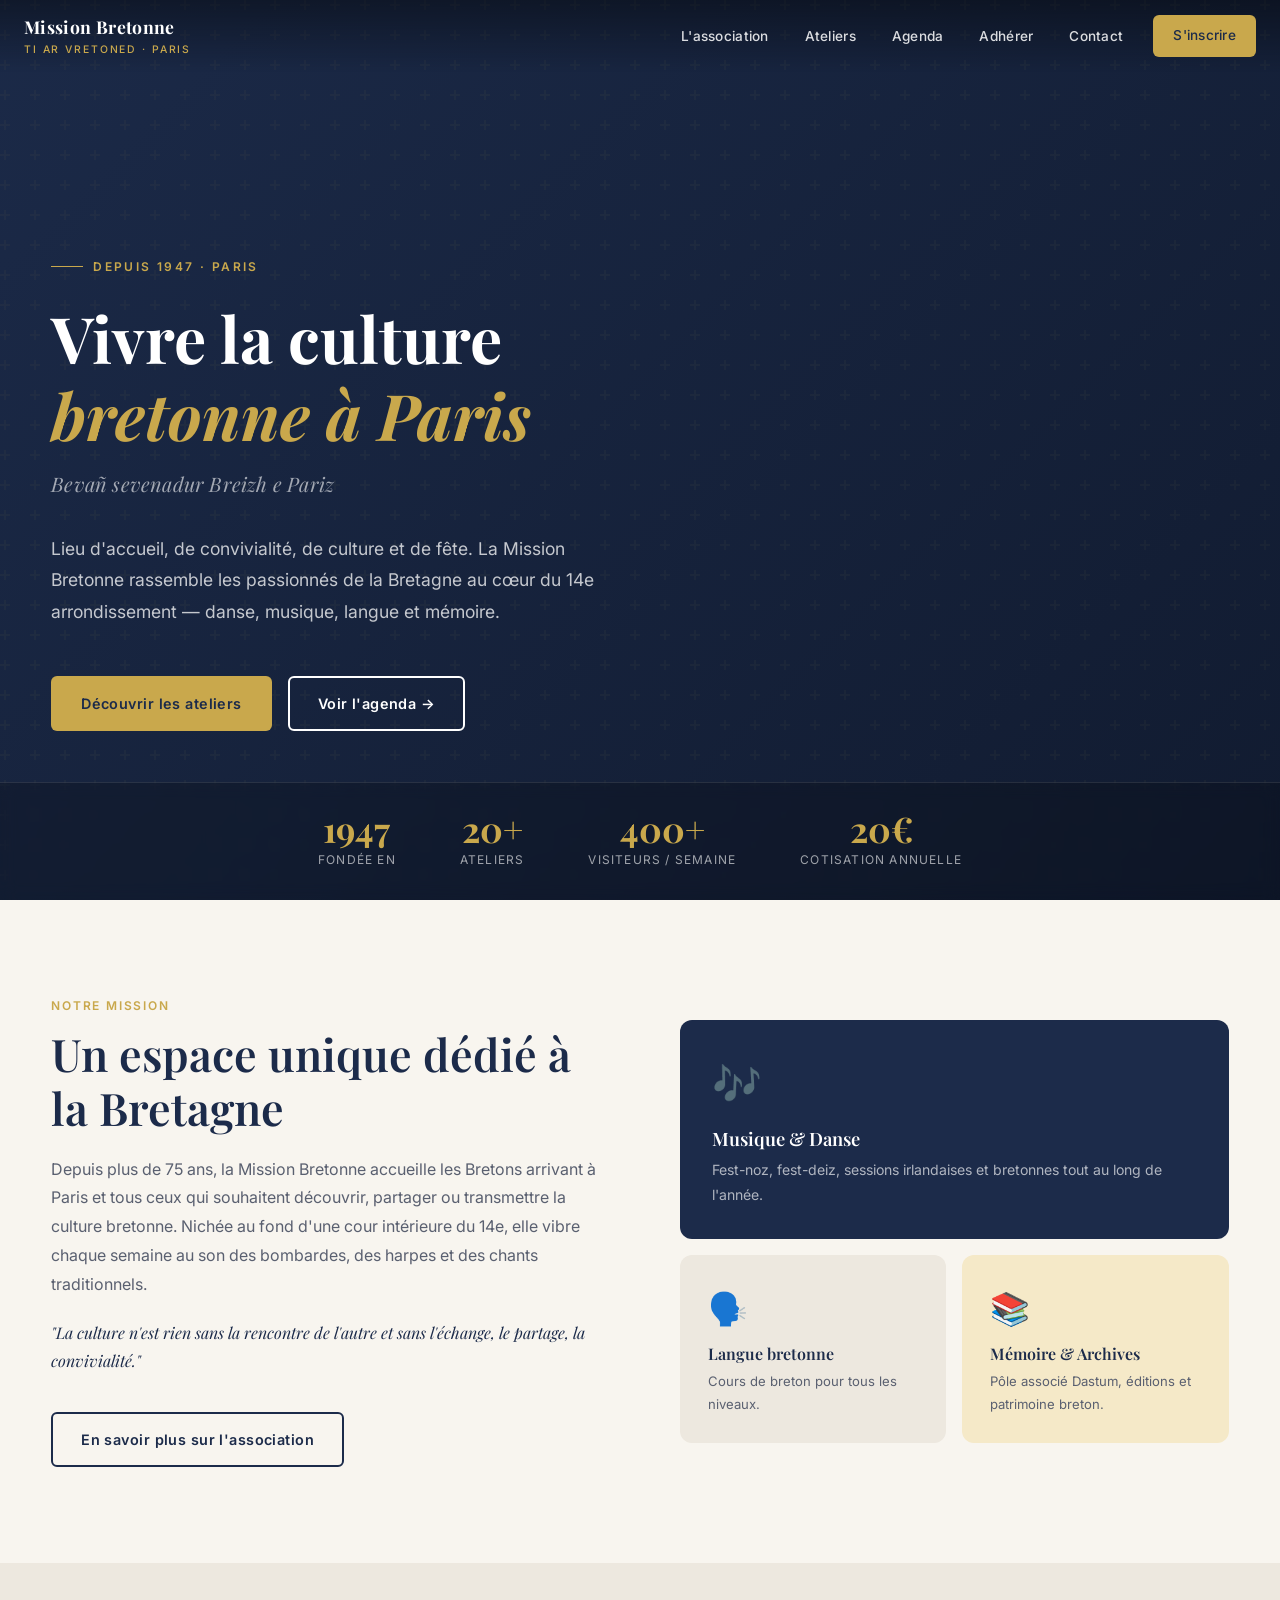
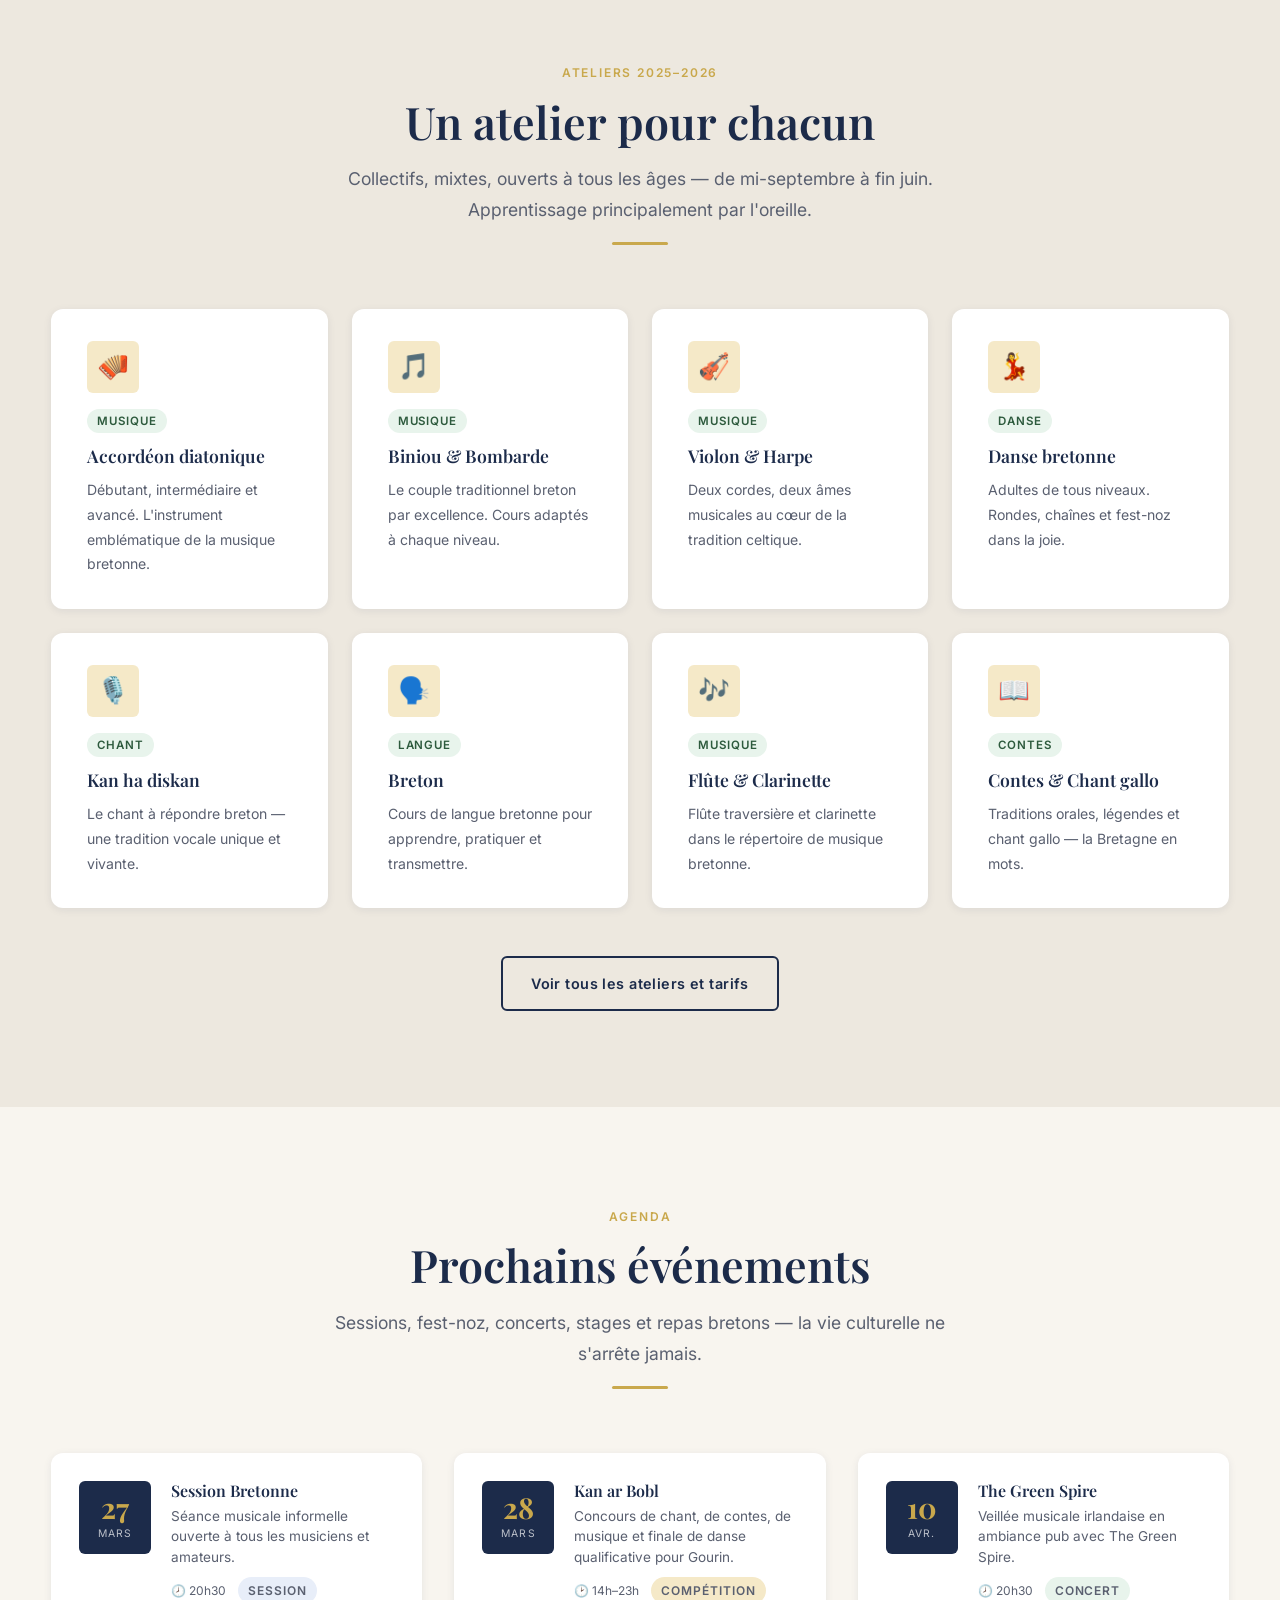
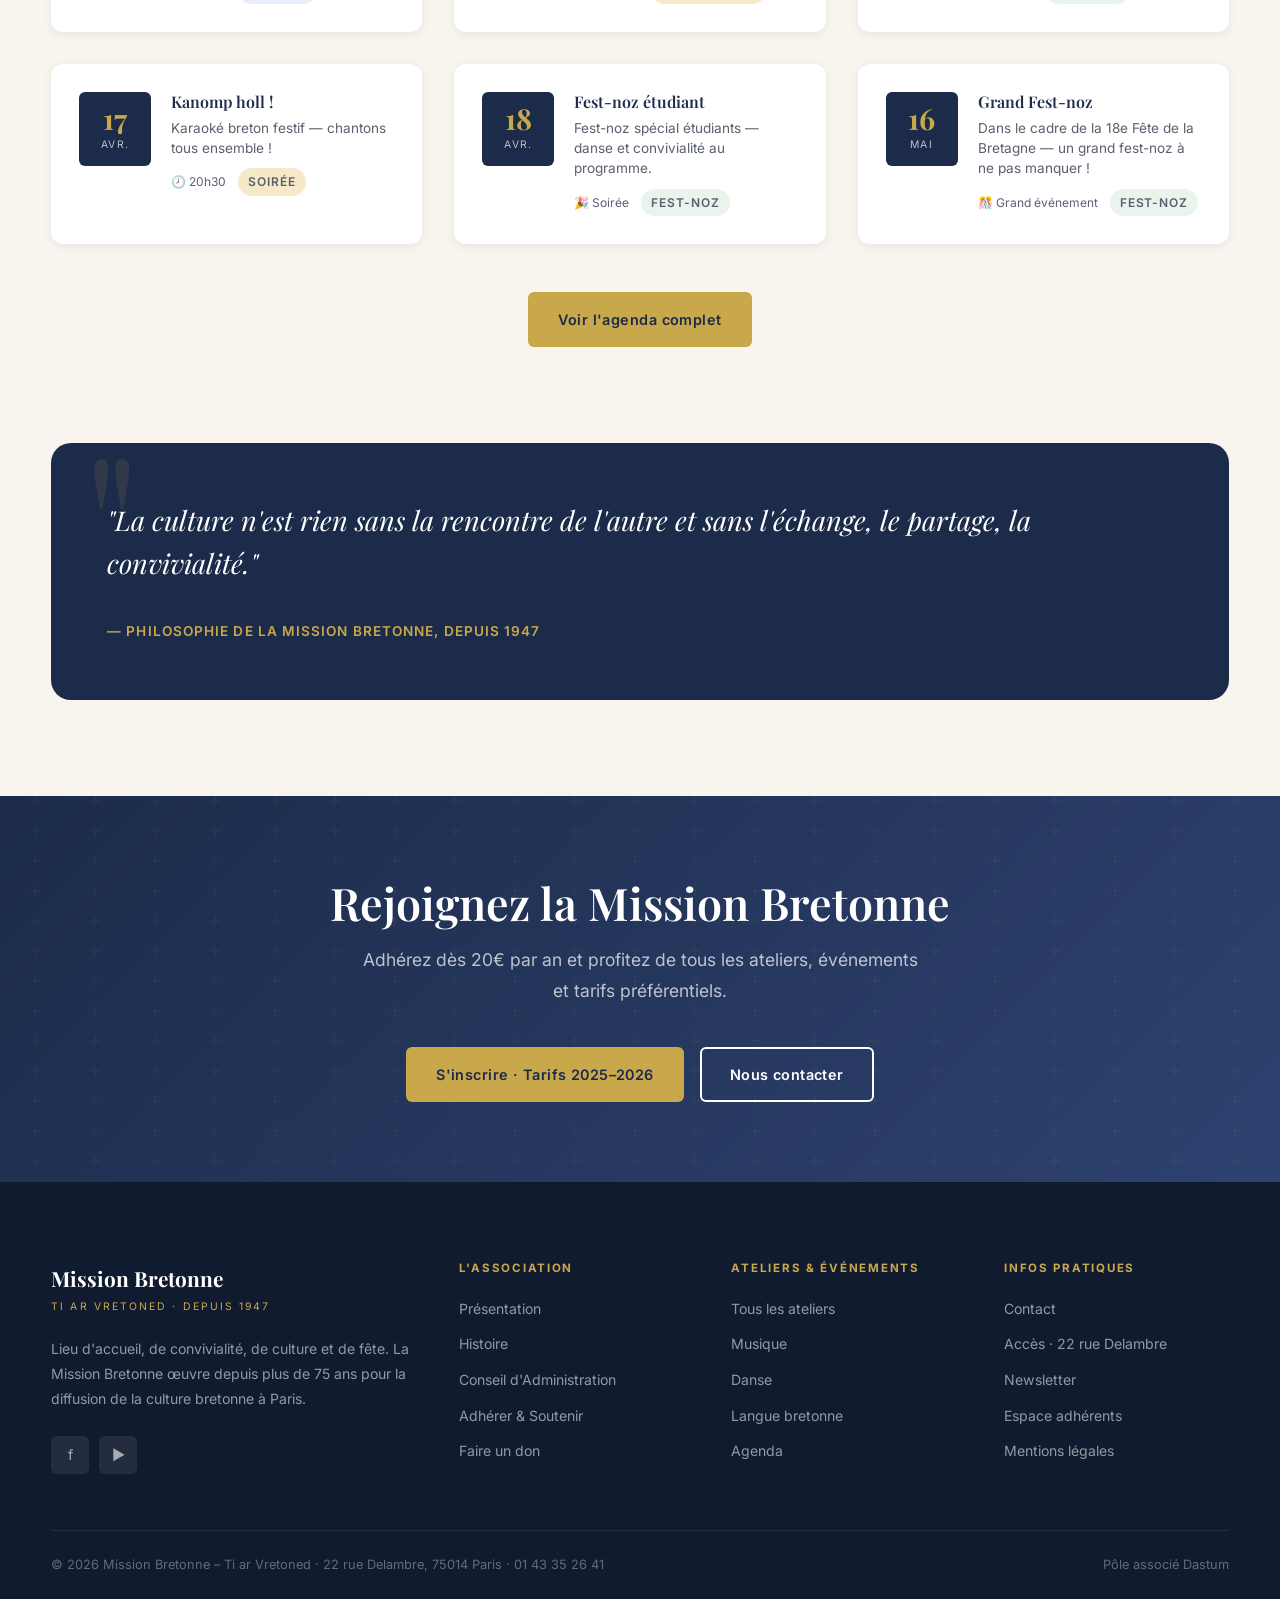
==== index.html @ baf466d3 "Ajout du site Mission Bretonne redesigné Site complet 6 pages (index, présentation, ateliers, agenda" ====
<!DOCTYPE html>
<html lang="fr">
<head>
  <meta charset="UTF-8" />
  <meta name="viewport" content="width=device-width, initial-scale=1.0" />
  <title>Mission Bretonne — Ti ar Vretoned · Vivre la culture bretonne à Paris</title>
  <link rel="stylesheet" href="style.css" />
</head>
<body>

  <!-- NAV -->
  <nav class="navbar" id="navbar">
    <a href="index.html" class="nav-logo">
      <span class="brand">Mission Bretonne</span>
      <span class="brand-sub">Ti ar Vretoned · Paris</span>
    </a>
    <ul class="nav-links">
      <li><a href="presentation.html">L'association</a></li>
      <li><a href="ateliers.html">Ateliers</a></li>
      <li><a href="agenda.html">Agenda</a></li>
      <li><a href="adhesion.html">Adhérer</a></li>
      <li><a href="contact.html">Contact</a></li>
      <li><a href="adhesion.html" class="btn btn-primary nav-cta" style="margin-left:8px">S'inscrire</a></li>
    </ul>
    <div class="hamburger" id="hamburger" onclick="toggleMenu()">
      <span></span><span></span><span></span>
    </div>
  </nav>

  <!-- HERO -->
  <section class="hero">
    <div class="hero-bg"></div>
    <div class="hero-pattern"></div>
    <div class="container">
      <div class="hero-content">
        <div class="hero-eyebrow">Depuis 1947 · Paris</div>
        <h1>Vivre la culture<br><em>bretonne à Paris</em></h1>
        <p class="hero-tagline">Bevañ sevenadur Breizh e Pariz</p>
        <p class="hero-desc">
          Lieu d'accueil, de convivialité, de culture et de fête. La Mission Bretonne rassemble
          les passionnés de la Bretagne au cœur du 14e arrondissement — danse, musique,
          langue et mémoire.
        </p>
        <div class="hero-actions">
          <a href="ateliers.html" class="btn btn-primary">Découvrir les ateliers</a>
          <a href="agenda.html" class="btn btn-outline">Voir l'agenda →</a>
        </div>
      </div>
    </div>
    <div class="hero-stats">
      <div class="container">
        <div class="stat-item">
          <span class="stat-num">1947</span>
          <span class="stat-label">Fondée en</span>
        </div>
        <div class="stat-item">
          <span class="stat-num">20+</span>
          <span class="stat-label">Ateliers</span>
        </div>
        <div class="stat-item">
          <span class="stat-num">400+</span>
          <span class="stat-label">Visiteurs / semaine</span>
        </div>
        <div class="stat-item">
          <span class="stat-num">20€</span>
          <span class="stat-label">Cotisation annuelle</span>
        </div>
      </div>
    </div>
  </section>

  <!-- INTRO -->
  <section class="section">
    <div class="container">
      <div style="display:grid;grid-template-columns:1fr 1fr;gap:80px;align-items:center">
        <div>
          <span class="eyebrow" style="color:var(--gold);font-size:.75rem;font-weight:600;letter-spacing:.15em;text-transform:uppercase;display:block;margin-bottom:12px">Notre mission</span>
          <h2 style="color:var(--navy);margin-bottom:20px">Un espace unique dédié à la Bretagne</h2>
          <p style="color:var(--text-light);margin-bottom:20px;line-height:1.8">
            Depuis plus de 75 ans, la Mission Bretonne accueille les Bretons arrivant à Paris et
            tous ceux qui souhaitent découvrir, partager ou transmettre la culture bretonne.
            Nichée au fond d'une cour intérieure du 14e, elle vibre chaque semaine au son des
            bombardes, des harpes et des chants traditionnels.
          </p>
          <p style="color:var(--text-light);margin-bottom:36px;line-height:1.8">
            <em style="font-family:var(--font-serif);color:var(--navy)">"La culture n'est rien sans la rencontre de l'autre et sans l'échange, le partage, la convivialité."</em>
          </p>
          <a href="presentation.html" class="btn btn-outline-dark">En savoir plus sur l'association</a>
        </div>
        <div style="display:grid;grid-template-columns:1fr 1fr;gap:16px">
          <div style="background:var(--navy);border-radius:var(--radius-md);padding:32px;color:white;grid-column:1/-1">
            <div style="font-size:2.5rem;margin-bottom:12px">🎶</div>
            <h3 style="color:white;margin-bottom:8px;font-size:1.15rem">Musique & Danse</h3>
            <p style="color:rgba(255,255,255,.65);font-size:.88rem">Fest-noz, fest-deiz, sessions irlandaises et bretonnes tout au long de l'année.</p>
          </div>
          <div style="background:var(--cream-dark);border-radius:var(--radius-md);padding:28px">
            <div style="font-size:2rem;margin-bottom:10px">🗣️</div>
            <h3 style="color:var(--navy);margin-bottom:6px;font-size:1rem">Langue bretonne</h3>
            <p style="color:var(--text-light);font-size:.82rem">Cours de breton pour tous les niveaux.</p>
          </div>
          <div style="background:var(--gold-pale);border-radius:var(--radius-md);padding:28px">
            <div style="font-size:2rem;margin-bottom:10px">📚</div>
            <h3 style="color:var(--navy);margin-bottom:6px;font-size:1rem">Mémoire & Archives</h3>
            <p style="color:var(--text-light);font-size:.82rem">Pôle associé Dastum, éditions et patrimoine breton.</p>
          </div>
        </div>
      </div>
    </div>
  </section>

  <!-- ATELIERS HIGHLIGHTS -->
  <section class="section section--cream">
    <div class="container">
      <div class="section-header">
        <span class="eyebrow">Ateliers 2025–2026</span>
        <h2>Un atelier pour chacun</h2>
        <p>Collectifs, mixtes, ouverts à tous les âges — de mi-septembre à fin juin. Apprentissage principalement par l'oreille.</p>
        <div class="divider"></div>
      </div>
      <div class="grid-4">
        <div class="workshop-card">
          <div class="workshop-icon">🪗</div>
          <span class="workshop-tag">Musique</span>
          <h3>Accordéon diatonique</h3>
          <p>Débutant, intermédiaire et avancé. L'instrument emblématique de la musique bretonne.</p>
        </div>
        <div class="workshop-card">
          <div class="workshop-icon">🎵</div>
          <span class="workshop-tag">Musique</span>
          <h3>Biniou & Bombarde</h3>
          <p>Le couple traditionnel breton par excellence. Cours adaptés à chaque niveau.</p>
        </div>
        <div class="workshop-card">
          <div class="workshop-icon">🎻</div>
          <span class="workshop-tag">Musique</span>
          <h3>Violon & Harpe</h3>
          <p>Deux cordes, deux âmes musicales au cœur de la tradition celtique.</p>
        </div>
        <div class="workshop-card">
          <div class="workshop-icon">💃</div>
          <span class="workshop-tag">Danse</span>
          <h3>Danse bretonne</h3>
          <p>Adultes de tous niveaux. Rondes, chaînes et fest-noz dans la joie.</p>
        </div>
        <div class="workshop-card">
          <div class="workshop-icon">🎙️</div>
          <span class="workshop-tag">Chant</span>
          <h3>Kan ha diskan</h3>
          <p>Le chant à répondre breton — une tradition vocale unique et vivante.</p>
        </div>
        <div class="workshop-card">
          <div class="workshop-icon">🗣️</div>
          <span class="workshop-tag">Langue</span>
          <h3>Breton</h3>
          <p>Cours de langue bretonne pour apprendre, pratiquer et transmettre.</p>
        </div>
        <div class="workshop-card">
          <div class="workshop-icon">🎶</div>
          <span class="workshop-tag">Musique</span>
          <h3>Flûte & Clarinette</h3>
          <p>Flûte traversière et clarinette dans le répertoire de musique bretonne.</p>
        </div>
        <div class="workshop-card">
          <div class="workshop-icon">📖</div>
          <span class="workshop-tag">Contes</span>
          <h3>Contes & Chant gallo</h3>
          <p>Traditions orales, légendes et chant gallo — la Bretagne en mots.</p>
        </div>
      </div>
      <div style="text-align:center;margin-top:48px">
        <a href="ateliers.html" class="btn btn-outline-dark">Voir tous les ateliers et tarifs</a>
      </div>
    </div>
  </section>

  <!-- AGENDA PREVIEW -->
  <section class="section">
    <div class="container">
      <div class="section-header">
        <span class="eyebrow">Agenda</span>
        <h2>Prochains événements</h2>
        <p>Sessions, fest-noz, concerts, stages et repas bretons — la vie culturelle ne s'arrête jamais.</p>
        <div class="divider"></div>
      </div>
      <div class="grid-3" style="margin-bottom:48px">
        <div class="event-card">
          <div class="event-date">
            <div class="day">27</div>
            <div class="month">Mars</div>
          </div>
          <div class="event-info">
            <h3>Session Bretonne</h3>
            <p>Séance musicale informelle ouverte à tous les musiciens et amateurs.</p>
            <div class="event-meta">
              <span>🕗 20h30</span>
              <span class="tag tag-blue">Session</span>
            </div>
          </div>
        </div>
        <div class="event-card">
          <div class="event-date">
            <div class="day">28</div>
            <div class="month">Mars</div>
          </div>
          <div class="event-info">
            <h3>Kan ar Bobl</h3>
            <p>Concours de chant, de contes, de musique et finale de danse qualificative pour Gourin.</p>
            <div class="event-meta">
              <span>🕑 14h–23h</span>
              <span class="tag tag-gold">Compétition</span>
            </div>
          </div>
        </div>
        <div class="event-card">
          <div class="event-date">
            <div class="day">10</div>
            <div class="month">Avr.</div>
          </div>
          <div class="event-info">
            <h3>The Green Spire</h3>
            <p>Veillée musicale irlandaise en ambiance pub avec The Green Spire.</p>
            <div class="event-meta">
              <span>🕗 20h30</span>
              <span class="tag tag-green">Concert</span>
            </div>
          </div>
        </div>
        <div class="event-card">
          <div class="event-date">
            <div class="day">17</div>
            <div class="month">Avr.</div>
          </div>
          <div class="event-info">
            <h3>Kanomp holl !</h3>
            <p>Karaoké breton festif — chantons tous ensemble !</p>
            <div class="event-meta">
              <span>🕗 20h30</span>
              <span class="tag tag-gold">Soirée</span>
            </div>
          </div>
        </div>
        <div class="event-card">
          <div class="event-date">
            <div class="day">18</div>
            <div class="month">Avr.</div>
          </div>
          <div class="event-info">
            <h3>Fest-noz étudiant</h3>
            <p>Fest-noz spécial étudiants — danse et convivialité au programme.</p>
            <div class="event-meta">
              <span>🎉 Soirée</span>
              <span class="tag tag-green">Fest-noz</span>
            </div>
          </div>
        </div>
        <div class="event-card">
          <div class="event-date">
            <div class="day">16</div>
            <div class="month">Mai</div>
          </div>
          <div class="event-info">
            <h3>Grand Fest-noz</h3>
            <p>Dans le cadre de la 18e Fête de la Bretagne — un grand fest-noz à ne pas manquer !</p>
            <div class="event-meta">
              <span>🎊 Grand événement</span>
              <span class="tag tag-green">Fest-noz</span>
            </div>
          </div>
        </div>
      </div>
      <div style="text-align:center">
        <a href="agenda.html" class="btn btn-primary">Voir l'agenda complet</a>
      </div>
    </div>
  </section>

  <!-- QUOTE -->
  <section class="section--sm" style="padding:0 0 96px">
    <div class="container">
      <div class="quote-block">
        <p class="quote-text">
          "La culture n'est rien sans la rencontre de l'autre et sans l'échange, le partage, la convivialité."
        </p>
        <span class="quote-author">— Philosophie de la Mission Bretonne, depuis 1947</span>
      </div>
    </div>
  </section>

  <!-- CTA BANNIÈRE -->
  <div class="banner-cta">
    <div class="container">
      <h2>Rejoignez la Mission Bretonne</h2>
      <p>Adhérez dès 20€ par an et profitez de tous les ateliers, événements et tarifs préférentiels.</p>
      <div class="actions">
        <a href="adhesion.html" class="btn btn-primary">S'inscrire · Tarifs 2025–2026</a>
        <a href="contact.html" class="btn btn-outline">Nous contacter</a>
      </div>
    </div>
  </div>

  <!-- FOOTER -->
  <footer class="footer">
    <div class="container">
      <div class="footer-grid">
        <div class="footer-brand">
          <span class="brand">Mission Bretonne</span>
          <span class="brand-sub">Ti ar Vretoned · Depuis 1947</span>
          <p>Lieu d'accueil, de convivialité, de culture et de fête. La Mission Bretonne œuvre depuis plus de 75 ans pour la diffusion de la culture bretonne à Paris.</p>
          <div class="social-links">
            <a href="#" class="social-link" title="Facebook">f</a>
            <a href="#" class="social-link" title="YouTube">▶</a>
          </div>
        </div>
        <div class="footer-col">
          <h4>L'association</h4>
          <ul>
            <li><a href="presentation.html">Présentation</a></li>
            <li><a href="presentation.html#histoire">Histoire</a></li>
            <li><a href="presentation.html#ca">Conseil d'Administration</a></li>
            <li><a href="adhesion.html">Adhérer & Soutenir</a></li>
            <li><a href="adhesion.html#don">Faire un don</a></li>
          </ul>
        </div>
        <div class="footer-col">
          <h4>Ateliers & Événements</h4>
          <ul>
            <li><a href="ateliers.html">Tous les ateliers</a></li>
            <li><a href="ateliers.html#musique">Musique</a></li>
            <li><a href="ateliers.html#danse">Danse</a></li>
            <li><a href="ateliers.html#langue">Langue bretonne</a></li>
            <li><a href="agenda.html">Agenda</a></li>
          </ul>
        </div>
        <div class="footer-col">
          <h4>Infos pratiques</h4>
          <ul>
            <li><a href="contact.html">Contact</a></li>
            <li><a href="contact.html#acces">Accès · 22 rue Delambre</a></li>
            <li><a href="contact.html">Newsletter</a></li>
            <li><a href="#">Espace adhérents</a></li>
            <li><a href="#">Mentions légales</a></li>
          </ul>
        </div>
      </div>
      <div class="footer-bottom">
        <span>© 2026 Mission Bretonne – Ti ar Vretoned · 22 rue Delambre, 75014 Paris · 01 43 35 26 41</span>
        <span>Pôle associé <a href="#">Dastum</a></span>
      </div>
    </div>
  </footer>

  <script>
    // Navbar scroll
    const nav = document.getElementById('navbar');
    window.addEventListener('scroll', () => {
      nav.classList.toggle('scrolled', window.scrollY > 40);
    });
    // Mobile menu
    function toggleMenu() {
      document.body.classList.toggle('nav-mobile-open');
    }
  </script>
</body>
</html>
---- style.css ----
/* ====================================================
   MISSION BRETONNE — Ti ar Vretoned
   Design System
   ==================================================== */

@import url('https://fonts.googleapis.com/css2?family=Playfair+Display:ital,wght@0,400;0,600;0,700;1,400&family=Inter:wght@300;400;500;600&display=swap');

/* ---- Custom Properties ---- */
:root {
  --navy:       #1C2B4A;
  --navy-dark:  #111B30;
  --navy-light: #2E4270;
  --gold:       #C9A84C;
  --gold-light: #E8C96A;
  --gold-pale:  #F5E9C8;
  --green:      #2D5A3D;
  --cream:      #F8F5EF;
  --cream-dark: #EDE8DF;
  --white:      #FFFFFF;
  --text:       #1C1C2E;
  --text-light: #5A6070;
  --border:     #D8D2C5;

  --font-serif: 'Playfair Display', Georgia, serif;
  --font-sans:  'Inter', system-ui, sans-serif;

  --radius-sm:  6px;
  --radius-md:  12px;
  --radius-lg:  20px;
  --shadow-sm:  0 2px 8px rgba(28,43,74,.08);
  --shadow-md:  0 8px 32px rgba(28,43,74,.12);
  --shadow-lg:  0 20px 60px rgba(28,43,74,.18);

  --transition: 0.3s cubic-bezier(0.4, 0, 0.2, 1);
}

/* ---- Reset ---- */
*, *::before, *::after { box-sizing: border-box; margin: 0; padding: 0; }
html { scroll-behavior: smooth; font-size: 16px; }
body {
  font-family: var(--font-sans);
  color: var(--text);
  background: var(--cream);
  line-height: 1.6;
  -webkit-font-smoothing: antialiased;
}
img { max-width: 100%; display: block; }
a { text-decoration: none; color: inherit; }
ul { list-style: none; }

/* ---- Typography ---- */
h1, h2, h3, h4 { font-family: var(--font-serif); line-height: 1.2; }
h1 { font-size: clamp(2.4rem, 5vw, 4rem); font-weight: 700; }
h2 { font-size: clamp(1.8rem, 3.5vw, 2.8rem); font-weight: 600; }
h3 { font-size: clamp(1.2rem, 2.5vw, 1.6rem); font-weight: 600; }
h4 { font-size: 1.1rem; font-weight: 600; }
p { line-height: 1.75; }

/* ---- Layout ---- */
.container {
  width: min(1200px, 92%);
  margin-inline: auto;
}
.section {
  padding: 96px 0;
}
.section--sm { padding: 64px 0; }
.section--dark {
  background: var(--navy);
  color: var(--white);
}
.section--cream { background: var(--cream-dark); }

/* ---- Grid ---- */
.grid-2 { display: grid; grid-template-columns: repeat(2, 1fr); gap: 32px; }
.grid-3 { display: grid; grid-template-columns: repeat(3, 1fr); gap: 32px; }
.grid-4 { display: grid; grid-template-columns: repeat(4, 1fr); gap: 24px; }

/* ---- Section Header ---- */
.section-header { text-align: center; margin-bottom: 64px; }
.section-header .eyebrow {
  display: inline-block;
  font-size: 0.75rem;
  font-weight: 600;
  letter-spacing: 0.15em;
  text-transform: uppercase;
  color: var(--gold);
  margin-bottom: 12px;
}
.section-header h2 { color: var(--navy); margin-bottom: 16px; }
.section--dark .section-header h2 { color: var(--white); }
.section-header p {
  font-size: 1.1rem;
  color: var(--text-light);
  max-width: 620px;
  margin-inline: auto;
}
.section--dark .section-header p { color: rgba(255,255,255,.65); }
.divider {
  width: 56px; height: 3px;
  background: var(--gold);
  margin: 16px auto 0;
  border-radius: 2px;
}

/* ---- Buttons ---- */
.btn {
  display: inline-flex;
  align-items: center;
  gap: 8px;
  padding: 14px 28px;
  border-radius: var(--radius-sm);
  font-family: var(--font-sans);
  font-size: 0.9rem;
  font-weight: 600;
  letter-spacing: 0.03em;
  cursor: pointer;
  border: 2px solid transparent;
  transition: var(--transition);
}
.btn-primary {
  background: var(--gold);
  color: var(--navy);
}
.btn-primary:hover {
  background: var(--gold-light);
  transform: translateY(-2px);
  box-shadow: var(--shadow-md);
}
.btn-outline {
  background: transparent;
  border-color: var(--white);
  color: var(--white);
}
.btn-outline:hover {
  background: var(--white);
  color: var(--navy);
  transform: translateY(-2px);
}
.btn-outline-dark {
  background: transparent;
  border-color: var(--navy);
  color: var(--navy);
}
.btn-outline-dark:hover {
  background: var(--navy);
  color: var(--white);
  transform: translateY(-2px);
}
.btn-ghost {
  background: transparent;
  color: var(--gold);
  padding-left: 0;
  padding-right: 0;
  border-color: transparent;
}
.btn-ghost:hover { gap: 14px; }

/* ---- Nav ---- */
.navbar {
  position: fixed;
  top: 0; left: 0; right: 0;
  z-index: 100;
  padding: 0 24px;
  height: 72px;
  display: flex;
  align-items: center;
  justify-content: space-between;
  transition: var(--transition);
}
.navbar.scrolled {
  background: rgba(28,43,74,.97);
  backdrop-filter: blur(12px);
  box-shadow: 0 2px 24px rgba(0,0,0,.25);
}
.navbar:not(.scrolled) {
  background: linear-gradient(180deg, rgba(0,0,0,.4) 0%, transparent 100%);
}
.nav-logo {
  display: flex;
  flex-direction: column;
  gap: 1px;
}
.nav-logo .brand {
  font-family: var(--font-serif);
  font-size: 1.1rem;
  font-weight: 700;
  color: var(--white);
  letter-spacing: 0.02em;
}
.nav-logo .brand-sub {
  font-size: 0.65rem;
  letter-spacing: 0.18em;
  text-transform: uppercase;
  color: var(--gold);
  font-weight: 500;
}
.nav-links {
  display: flex;
  align-items: center;
  gap: 8px;
}
.nav-links a {
  font-size: 0.85rem;
  font-weight: 500;
  color: rgba(255,255,255,.85);
  padding: 8px 14px;
  border-radius: var(--radius-sm);
  transition: var(--transition);
  letter-spacing: 0.02em;
}
.nav-links a:hover,
.nav-links a.active {
  color: var(--white);
  background: rgba(255,255,255,.1);
}
.nav-cta {
  background: var(--gold) !important;
  color: var(--navy) !important;
  padding: 8px 18px !important;
}
.nav-cta:hover {
  background: var(--gold-light) !important;
}
.hamburger {
  display: none;
  flex-direction: column;
  gap: 5px;
  cursor: pointer;
  padding: 8px;
}
.hamburger span {
  display: block;
  width: 24px;
  height: 2px;
  background: var(--white);
  border-radius: 2px;
  transition: var(--transition);
}

/* ---- Hero ---- */
.hero {
  position: relative;
  min-height: 100vh;
  display: flex;
  align-items: center;
  overflow: hidden;
  background: var(--navy-dark);
}
.hero-bg {
  position: absolute;
  inset: 0;
  background:
    linear-gradient(135deg, rgba(28,43,74,.92) 0%, rgba(17,27,48,.75) 100%),
    url('https://images.unsplash.com/photo-1568602471122-7832951cc4c5?w=1600&q=80') center/cover no-repeat;
}
.hero-pattern {
  position: absolute;
  inset: 0;
  background-image: url("data:image/svg+xml,%3Csvg width='60' height='60' viewBox='0 0 60 60' xmlns='http://www.w3.org/2000/svg'%3E%3Cg fill='none' fill-rule='evenodd'%3E%3Cg fill='%23C9A84C' fill-opacity='0.04'%3E%3Cpath d='M36 34v-4h-2v4h-4v2h4v4h2v-4h4v-2h-4zm0-30V0h-2v4h-4v2h4v4h2V6h4V4h-4zM6 34v-4H4v4H0v2h4v4h2v-4h4v-2H6zM6 4V0H4v4H0v2h4v4h2V6h4V4H6z'/%3E%3C/g%3E%3C/g%3E%3C/svg%3E");
}
.hero-content {
  position: relative;
  z-index: 2;
  max-width: 760px;
  padding-top: 80px;
}
.hero-eyebrow {
  display: inline-flex;
  align-items: center;
  gap: 10px;
  font-size: 0.75rem;
  font-weight: 600;
  letter-spacing: 0.2em;
  text-transform: uppercase;
  color: var(--gold);
  margin-bottom: 24px;
}
.hero-eyebrow::before {
  content: '';
  display: block;
  width: 32px;
  height: 1px;
  background: var(--gold);
}
.hero h1 {
  color: var(--white);
  margin-bottom: 12px;
}
.hero h1 em {
  font-style: italic;
  color: var(--gold);
}
.hero-tagline {
  font-family: var(--font-serif);
  font-size: clamp(1rem, 2vw, 1.25rem);
  color: rgba(255,255,255,.6);
  font-style: italic;
  margin-bottom: 32px;
  letter-spacing: 0.01em;
}
.hero-desc {
  font-size: 1.1rem;
  color: rgba(255,255,255,.75);
  max-width: 580px;
  margin-bottom: 48px;
  line-height: 1.8;
}
.hero-actions {
  display: flex;
  align-items: center;
  gap: 16px;
  flex-wrap: wrap;
}
.hero-stats {
  position: absolute;
  bottom: 0;
  left: 0;
  right: 0;
  z-index: 2;
  padding: 28px 0;
  border-top: 1px solid rgba(255,255,255,.1);
  background: rgba(0,0,0,.2);
  backdrop-filter: blur(8px);
}
.hero-stats .container {
  display: flex;
  justify-content: center;
  gap: 64px;
}
.stat-item { text-align: center; }
.stat-num {
  display: block;
  font-family: var(--font-serif);
  font-size: 2.2rem;
  font-weight: 700;
  color: var(--gold);
  line-height: 1;
}
.stat-label {
  font-size: 0.75rem;
  letter-spacing: 0.1em;
  text-transform: uppercase;
  color: rgba(255,255,255,.6);
  margin-top: 6px;
}

/* ---- Cards ---- */
.card {
  background: var(--white);
  border-radius: var(--radius-md);
  overflow: hidden;
  box-shadow: var(--shadow-sm);
  transition: var(--transition);
}
.card:hover {
  transform: translateY(-6px);
  box-shadow: var(--shadow-lg);
}
.card-img {
  width: 100%;
  height: 220px;
  object-fit: cover;
}
.card-body { padding: 28px; }
.card-tag {
  display: inline-block;
  font-size: 0.7rem;
  font-weight: 600;
  letter-spacing: 0.12em;
  text-transform: uppercase;
  color: var(--gold);
  background: var(--gold-pale);
  padding: 4px 10px;
  border-radius: 4px;
  margin-bottom: 12px;
}
.card h3 { margin-bottom: 10px; color: var(--navy); }
.card p { color: var(--text-light); font-size: 0.92rem; }
.card-footer {
  padding: 16px 28px;
  border-top: 1px solid var(--cream-dark);
  display: flex;
  align-items: center;
  justify-content: space-between;
}
.card-footer .meta {
  font-size: 0.8rem;
  color: var(--text-light);
  display: flex;
  align-items: center;
  gap: 6px;
}

/* ---- Workshop Cards ---- */
.workshop-card {
  background: var(--white);
  border-radius: var(--radius-md);
  padding: 32px;
  box-shadow: var(--shadow-sm);
  transition: var(--transition);
  border-left: 4px solid transparent;
  display: flex;
  flex-direction: column;
  gap: 12px;
}
.workshop-card:hover {
  transform: translateY(-4px);
  box-shadow: var(--shadow-md);
  border-left-color: var(--gold);
}
.workshop-icon {
  width: 52px; height: 52px;
  border-radius: var(--radius-sm);
  background: var(--gold-pale);
  display: flex;
  align-items: center;
  justify-content: center;
  font-size: 1.6rem;
  margin-bottom: 4px;
}
.workshop-card h3 { font-size: 1.1rem; color: var(--navy); }
.workshop-card p { font-size: 0.88rem; color: var(--text-light); }
.workshop-tag {
  font-size: 0.72rem;
  font-weight: 600;
  letter-spacing: 0.08em;
  text-transform: uppercase;
  color: var(--green);
  background: #E8F4EC;
  padding: 3px 10px;
  border-radius: 20px;
  width: fit-content;
}

/* ---- Event Cards ---- */
.event-card {
  background: var(--white);
  border-radius: var(--radius-md);
  padding: 28px;
  box-shadow: var(--shadow-sm);
  transition: var(--transition);
  display: grid;
  grid-template-columns: 72px 1fr;
  gap: 20px;
  align-items: start;
}
.event-card:hover {
  transform: translateY(-4px);
  box-shadow: var(--shadow-md);
}
.event-date {
  background: var(--navy);
  color: var(--white);
  border-radius: var(--radius-sm);
  padding: 12px 8px;
  text-align: center;
  flex-shrink: 0;
}
.event-date .day {
  font-family: var(--font-serif);
  font-size: 1.8rem;
  font-weight: 700;
  line-height: 1;
  color: var(--gold);
}
.event-date .month {
  font-size: 0.65rem;
  letter-spacing: 0.12em;
  text-transform: uppercase;
  color: rgba(255,255,255,.7);
  margin-top: 4px;
}
.event-info h3 {
  font-size: 1rem;
  color: var(--navy);
  margin-bottom: 6px;
}
.event-info p {
  font-size: 0.85rem;
  color: var(--text-light);
  line-height: 1.5;
}
.event-meta {
  margin-top: 10px;
  display: flex;
  align-items: center;
  gap: 12px;
  flex-wrap: wrap;
}
.event-meta span {
  font-size: 0.75rem;
  color: var(--text-light);
  display: flex;
  align-items: center;
  gap: 4px;
}

/* ---- Pricing ---- */
.price-card {
  background: var(--white);
  border-radius: var(--radius-lg);
  padding: 40px 32px;
  box-shadow: var(--shadow-sm);
  text-align: center;
  transition: var(--transition);
  border: 2px solid transparent;
  position: relative;
  overflow: hidden;
}
.price-card:hover {
  transform: translateY(-6px);
  box-shadow: var(--shadow-lg);
  border-color: var(--gold);
}
.price-card.featured {
  background: var(--navy);
  color: var(--white);
  border-color: var(--gold);
  transform: scale(1.04);
}
.price-card.featured:hover {
  transform: scale(1.04) translateY(-6px);
}
.price-badge {
  position: absolute;
  top: 20px;
  right: -24px;
  background: var(--gold);
  color: var(--navy);
  font-size: 0.65rem;
  font-weight: 700;
  letter-spacing: 0.1em;
  text-transform: uppercase;
  padding: 4px 32px;
  transform: rotate(35deg);
}
.price-icon { font-size: 2.4rem; margin-bottom: 16px; }
.price-title {
  font-family: var(--font-sans);
  font-size: 0.8rem;
  font-weight: 600;
  letter-spacing: 0.15em;
  text-transform: uppercase;
  color: var(--gold);
  margin-bottom: 20px;
}
.price-num {
  font-family: var(--font-serif);
  font-size: 3rem;
  font-weight: 700;
  color: var(--navy);
  line-height: 1;
  margin-bottom: 4px;
}
.price-card.featured .price-num { color: var(--white); }
.price-period {
  font-size: 0.85rem;
  color: var(--text-light);
  margin-bottom: 28px;
}
.price-card.featured .price-period { color: rgba(255,255,255,.6); }
.price-features {
  text-align: left;
  margin-bottom: 32px;
  display: flex;
  flex-direction: column;
  gap: 10px;
}
.price-features li {
  font-size: 0.88rem;
  color: var(--text-light);
  display: flex;
  align-items: flex-start;
  gap: 10px;
}
.price-card.featured .price-features li { color: rgba(255,255,255,.75); }
.price-features li::before {
  content: '✓';
  color: var(--green);
  font-weight: 700;
  flex-shrink: 0;
  margin-top: 1px;
}
.price-card.featured .price-features li::before { color: var(--gold); }

/* ---- Quote/Testimonial ---- */
.quote-block {
  background: var(--navy);
  border-radius: var(--radius-lg);
  padding: 56px;
  position: relative;
  overflow: hidden;
}
.quote-block::before {
  content: '"';
  position: absolute;
  top: -20px;
  left: 32px;
  font-family: var(--font-serif);
  font-size: 12rem;
  color: rgba(201,168,76,.12);
  line-height: 1;
  pointer-events: none;
}
.quote-text {
  font-family: var(--font-serif);
  font-size: clamp(1.2rem, 2.5vw, 1.7rem);
  font-style: italic;
  color: var(--white);
  line-height: 1.6;
  position: relative;
  z-index: 1;
  margin-bottom: 32px;
}
.quote-author {
  font-size: 0.85rem;
  letter-spacing: 0.08em;
  text-transform: uppercase;
  color: var(--gold);
  font-weight: 600;
}

/* ---- Timeline ---- */
.timeline { position: relative; padding-left: 32px; }
.timeline::before {
  content: '';
  position: absolute;
  left: 6px;
  top: 8px;
  bottom: 8px;
  width: 2px;
  background: linear-gradient(to bottom, var(--gold), var(--navy-light));
}
.timeline-item {
  position: relative;
  margin-bottom: 40px;
}
.timeline-item::before {
  content: '';
  position: absolute;
  left: -28px;
  top: 6px;
  width: 12px;
  height: 12px;
  border-radius: 50%;
  background: var(--gold);
  border: 2px solid var(--white);
  box-shadow: 0 0 0 3px var(--gold-pale);
}
.timeline-year {
  font-size: 0.75rem;
  font-weight: 700;
  letter-spacing: 0.12em;
  text-transform: uppercase;
  color: var(--gold);
  margin-bottom: 4px;
}
.timeline-item h4 { color: var(--navy); margin-bottom: 6px; }
.timeline-item p { font-size: 0.9rem; color: var(--text-light); }

/* ---- Banner CTA ---- */
.banner-cta {
  background: linear-gradient(135deg, var(--navy) 0%, var(--navy-light) 100%);
  padding: 80px 0;
  text-align: center;
  position: relative;
  overflow: hidden;
}
.banner-cta::before {
  content: '';
  position: absolute;
  inset: 0;
  background-image: url("data:image/svg+xml,%3Csvg width='60' height='60' viewBox='0 0 60 60' xmlns='http://www.w3.org/2000/svg'%3E%3Cg fill='none'%3E%3Cg fill='%23C9A84C' fill-opacity='0.05'%3E%3Cpath d='M36 34v-4h-2v4h-4v2h4v4h2v-4h4v-2h-4zm0-30V0h-2v4h-4v2h4v4h2V6h4V4h-4z'/%3E%3C/g%3E%3C/g%3E%3C/svg%3E");
}
.banner-cta h2 {
  color: var(--white);
  margin-bottom: 16px;
  position: relative;
}
.banner-cta p {
  color: rgba(255,255,255,.7);
  font-size: 1.1rem;
  max-width: 560px;
  margin: 0 auto 40px;
  position: relative;
}
.banner-cta .actions {
  display: flex;
  gap: 16px;
  justify-content: center;
  flex-wrap: wrap;
  position: relative;
}

/* ---- Contact ---- */
.contact-grid {
  display: grid;
  grid-template-columns: 1fr 1.4fr;
  gap: 64px;
  align-items: start;
}
.contact-info h2 { color: var(--navy); margin-bottom: 20px; }
.contact-info p { color: var(--text-light); margin-bottom: 36px; line-height: 1.75; }
.info-item {
  display: flex;
  gap: 16px;
  align-items: flex-start;
  margin-bottom: 28px;
}
.info-icon {
  width: 44px; height: 44px;
  border-radius: var(--radius-sm);
  background: var(--gold-pale);
  display: flex;
  align-items: center;
  justify-content: center;
  font-size: 1.1rem;
  flex-shrink: 0;
}
.info-item h4 {
  font-family: var(--font-sans);
  font-size: 0.75rem;
  font-weight: 700;
  letter-spacing: 0.12em;
  text-transform: uppercase;
  color: var(--gold);
  margin-bottom: 4px;
}
.info-item p { color: var(--text); font-size: 0.9rem; margin: 0; }
.contact-form {
  background: var(--white);
  padding: 48px;
  border-radius: var(--radius-lg);
  box-shadow: var(--shadow-md);
}
.form-group { margin-bottom: 20px; }
.form-row { display: grid; grid-template-columns: 1fr 1fr; gap: 20px; }
label {
  display: block;
  font-size: 0.8rem;
  font-weight: 600;
  letter-spacing: 0.06em;
  text-transform: uppercase;
  color: var(--navy);
  margin-bottom: 8px;
}
input, textarea, select {
  width: 100%;
  padding: 14px 16px;
  border: 1.5px solid var(--border);
  border-radius: var(--radius-sm);
  font-family: var(--font-sans);
  font-size: 0.92rem;
  color: var(--text);
  background: var(--cream);
  transition: var(--transition);
  outline: none;
  appearance: none;
}
input:focus, textarea:focus, select:focus {
  border-color: var(--navy);
  background: var(--white);
  box-shadow: 0 0 0 3px rgba(28,43,74,.08);
}
textarea { resize: vertical; min-height: 140px; }

/* ---- Footer ---- */
.footer {
  background: var(--navy-dark);
  color: var(--white);
  padding: 80px 0 0;
}
.footer-grid {
  display: grid;
  grid-template-columns: 1.6fr 1fr 1fr 1fr;
  gap: 48px;
  padding-bottom: 56px;
  border-bottom: 1px solid rgba(255,255,255,.08);
}
.footer-brand .brand {
  font-family: var(--font-serif);
  font-size: 1.3rem;
  font-weight: 700;
  color: var(--white);
  display: block;
  margin-bottom: 4px;
}
.footer-brand .brand-sub {
  font-size: 0.65rem;
  letter-spacing: 0.2em;
  text-transform: uppercase;
  color: var(--gold);
  margin-bottom: 20px;
  display: block;
}
.footer-brand p {
  font-size: 0.88rem;
  color: rgba(255,255,255,.55);
  line-height: 1.8;
  margin-bottom: 24px;
}
.social-links { display: flex; gap: 10px; }
.social-link {
  width: 38px; height: 38px;
  border-radius: var(--radius-sm);
  background: rgba(255,255,255,.08);
  display: flex;
  align-items: center;
  justify-content: center;
  font-size: 0.9rem;
  color: rgba(255,255,255,.6);
  transition: var(--transition);
  text-decoration: none;
}
.social-link:hover {
  background: var(--gold);
  color: var(--navy);
}
.footer-col h4 {
  font-family: var(--font-sans);
  font-size: 0.72rem;
  font-weight: 700;
  letter-spacing: 0.15em;
  text-transform: uppercase;
  color: var(--gold);
  margin-bottom: 20px;
}
.footer-col ul { display: flex; flex-direction: column; gap: 10px; }
.footer-col ul a {
  font-size: 0.88rem;
  color: rgba(255,255,255,.55);
  transition: var(--transition);
}
.footer-col ul a:hover { color: var(--white); padding-left: 4px; }
.footer-bottom {
  padding: 24px 0;
  display: flex;
  align-items: center;
  justify-content: space-between;
  font-size: 0.8rem;
  color: rgba(255,255,255,.35);
}
.footer-bottom a { color: rgba(255,255,255,.35); }
.footer-bottom a:hover { color: var(--gold); }

/* ---- Page Hero ---- */
.page-hero {
  height: 420px;
  display: flex;
  align-items: flex-end;
  padding-bottom: 64px;
  position: relative;
  overflow: hidden;
  background: var(--navy-dark);
}
.page-hero-bg {
  position: absolute;
  inset: 0;
  background: linear-gradient(135deg, rgba(28,43,74,.95) 0%, rgba(28,43,74,.7) 100%);
}
.page-hero-content {
  position: relative;
  z-index: 2;
}
.page-hero .eyebrow {
  font-size: 0.72rem;
  font-weight: 600;
  letter-spacing: 0.18em;
  text-transform: uppercase;
  color: var(--gold);
  margin-bottom: 12px;
  display: flex;
  align-items: center;
  gap: 10px;
}
.page-hero .eyebrow::before {
  content: '';
  display: block;
  width: 24px;
  height: 1px;
  background: var(--gold);
}
.page-hero h1 { color: var(--white); margin-bottom: 12px; }
.page-hero p {
  color: rgba(255,255,255,.65);
  font-size: 1.1rem;
  max-width: 580px;
  font-family: var(--font-serif);
  font-style: italic;
}

/* ---- Tags ---- */
.tag {
  display: inline-block;
  font-size: 0.72rem;
  font-weight: 600;
  letter-spacing: 0.08em;
  text-transform: uppercase;
  padding: 4px 10px;
  border-radius: 20px;
}
.tag-blue { background: #E8EEF9; color: var(--navy); }
.tag-gold { background: var(--gold-pale); color: #8A6A10; }
.tag-green { background: #E8F4EC; color: var(--green); }

/* ---- Accordion ---- */
.accordion-item {
  border-bottom: 1px solid var(--border);
}
.accordion-trigger {
  width: 100%;
  background: none;
  border: none;
  padding: 20px 0;
  display: flex;
  align-items: center;
  justify-content: space-between;
  cursor: pointer;
  text-align: left;
  font-family: var(--font-serif);
  font-size: 1.05rem;
  font-weight: 600;
  color: var(--navy);
  transition: var(--transition);
  gap: 16px;
}
.accordion-trigger:hover { color: var(--gold); }
.accordion-trigger .icon {
  width: 24px; height: 24px;
  border-radius: 50%;
  background: var(--gold-pale);
  display: flex;
  align-items: center;
  justify-content: center;
  font-size: 0.9rem;
  flex-shrink: 0;
  transition: var(--transition);
  color: var(--navy);
}
.accordion-trigger.open .icon { background: var(--navy); color: var(--white); transform: rotate(45deg); }
.accordion-body {
  display: none;
  padding-bottom: 20px;
  font-size: 0.92rem;
  color: var(--text-light);
  line-height: 1.75;
}
.accordion-body.open { display: block; }

/* ---- Map placeholder ---- */
.map-placeholder {
  background: var(--cream-dark);
  border-radius: var(--radius-md);
  height: 280px;
  display: flex;
  align-items: center;
  justify-content: center;
  font-size: 3rem;
  color: var(--border);
  margin-top: 28px;
}

/* ---- Scrollbar ---- */
::-webkit-scrollbar { width: 6px; }
::-webkit-scrollbar-track { background: var(--cream); }
::-webkit-scrollbar-thumb { background: var(--navy-light); border-radius: 3px; }

/* ---- Animations ---- */
@keyframes fadeUp {
  from { opacity: 0; transform: translateY(24px); }
  to   { opacity: 1; transform: translateY(0); }
}
.fade-up {
  animation: fadeUp 0.6s ease forwards;
  opacity: 0;
}
.fade-up:nth-child(2) { animation-delay: 0.1s; }
.fade-up:nth-child(3) { animation-delay: 0.2s; }
.fade-up:nth-child(4) { animation-delay: 0.3s; }

/* ---- Responsive ---- */
@media (max-width: 1024px) {
  .grid-4 { grid-template-columns: repeat(2, 1fr); }
  .footer-grid { grid-template-columns: 1fr 1fr; }
  .contact-grid { grid-template-columns: 1fr; }
  .hero-stats .container { gap: 32px; }
}
@media (max-width: 768px) {
  .section { padding: 64px 0; }
  .grid-2, .grid-3, .grid-4 { grid-template-columns: 1fr; }
  .nav-links { display: none; }
  .hamburger { display: flex; }
  .page-hero { height: 320px; padding-bottom: 40px; }
  .hero-stats .container { flex-wrap: wrap; gap: 24px; }
  .stat-item { width: 40%; }
  .quote-block { padding: 36px 28px; }
  .contact-form { padding: 32px 24px; }
  .footer-grid { grid-template-columns: 1fr; gap: 36px; }
  .footer-bottom { flex-direction: column; gap: 8px; text-align: center; }
  .price-card.featured { transform: scale(1); }
  .price-card.featured:hover { transform: translateY(-6px); }
  .event-card { grid-template-columns: 60px 1fr; gap: 16px; }
  .form-row { grid-template-columns: 1fr; }
  .banner-cta { padding: 60px 0; }
}
@media (max-width: 480px) {
  .hero-actions { flex-direction: column; align-items: flex-start; }
  .hero-stats .container { gap: 20px; }
  .stat-item { width: 44%; }
}

/* ---- Nav Mobile open ---- */
.nav-mobile-open .nav-links {
  display: flex;
  flex-direction: column;
  position: fixed;
  inset: 0;
  top: 72px;
  background: var(--navy-dark);
  padding: 24px;
  gap: 4px;
  z-index: 99;
  align-items: flex-start;
}
.nav-mobile-open .nav-links a {
  width: 100%;
  padding: 14px 16px;
  font-size: 1rem;
}
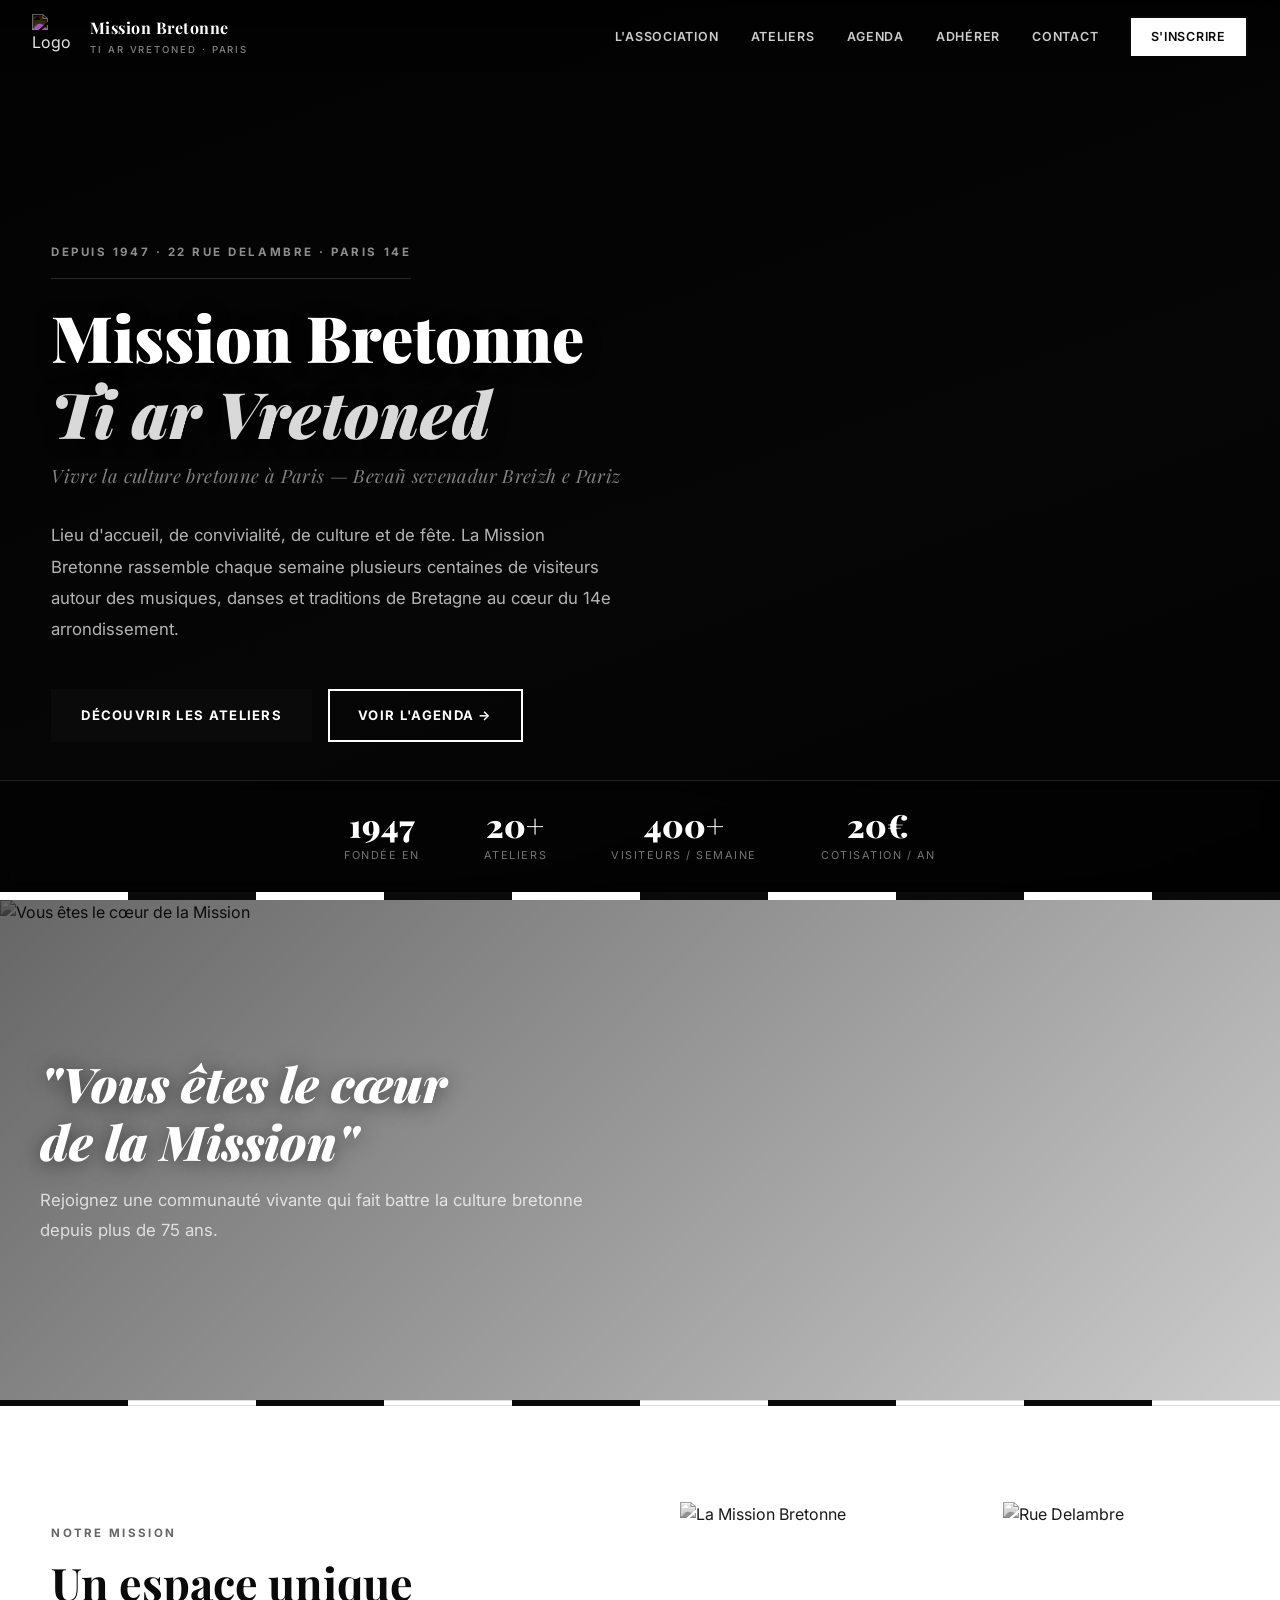
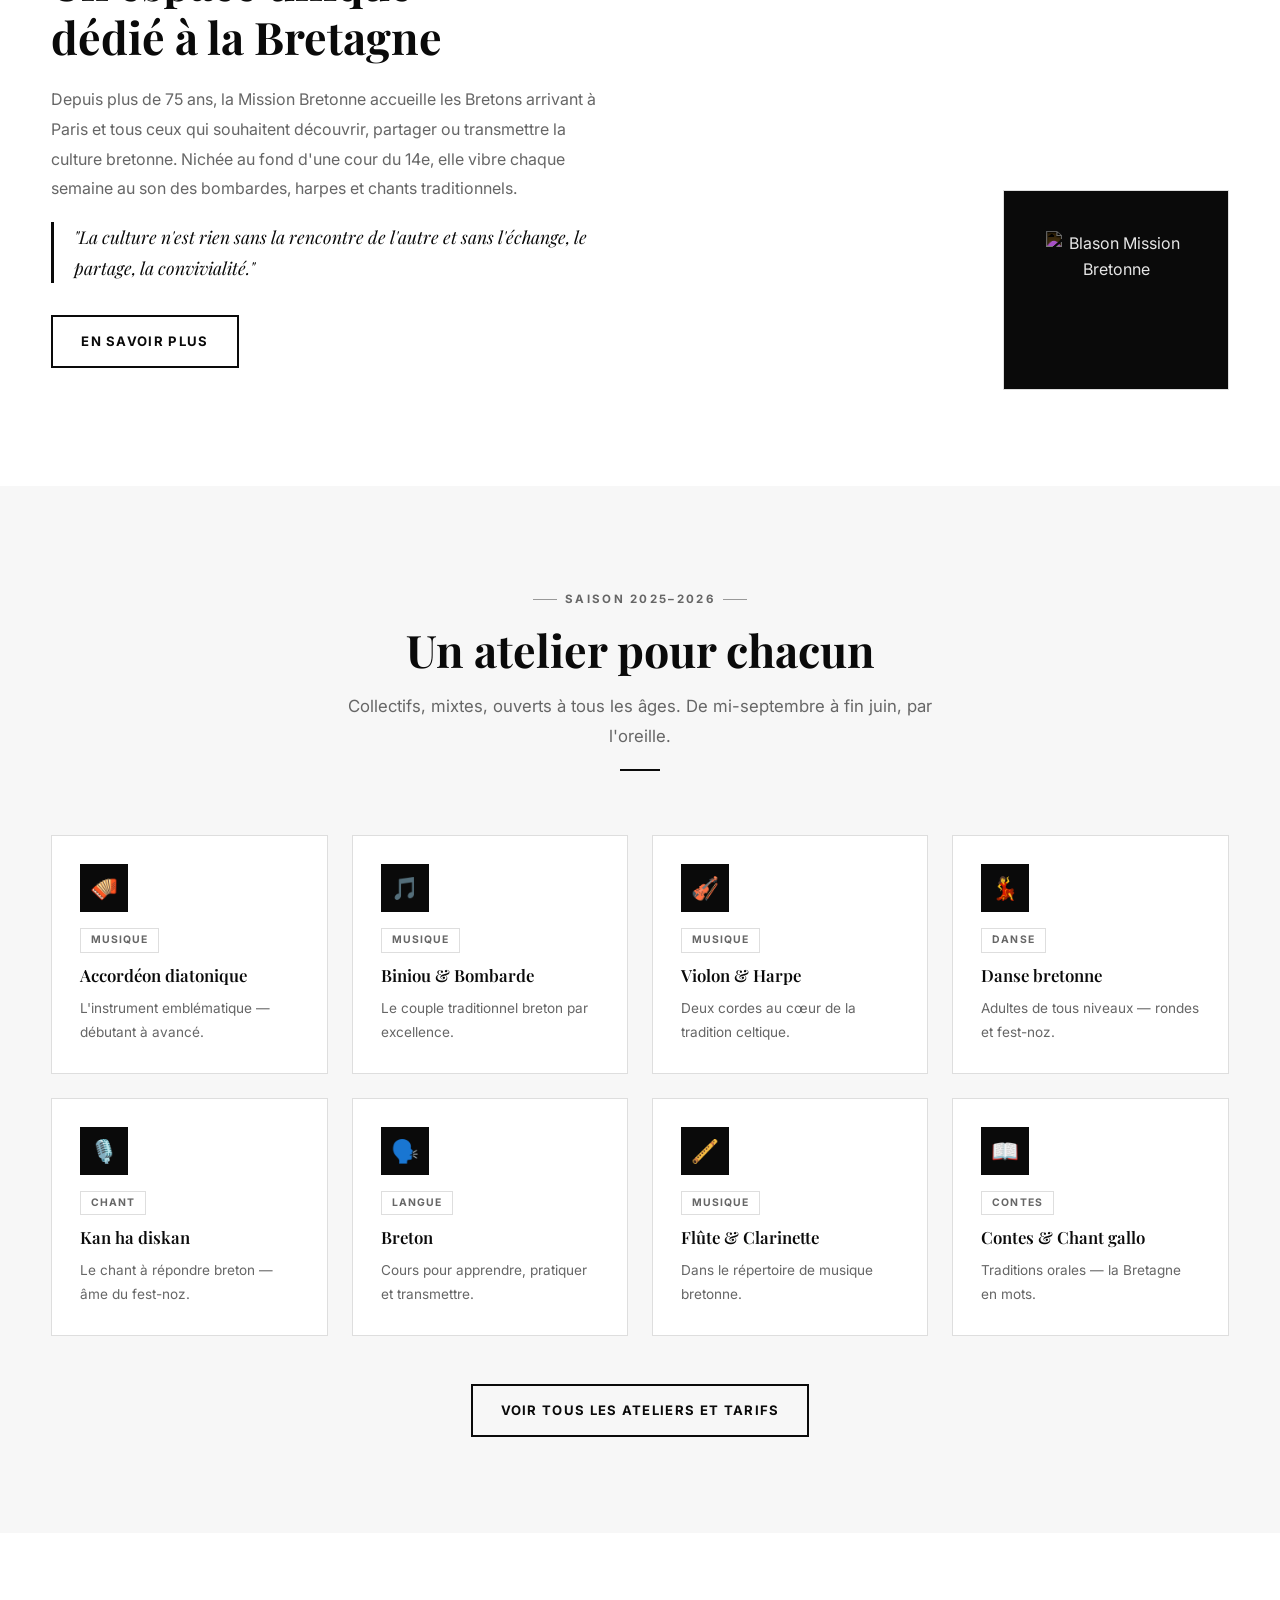
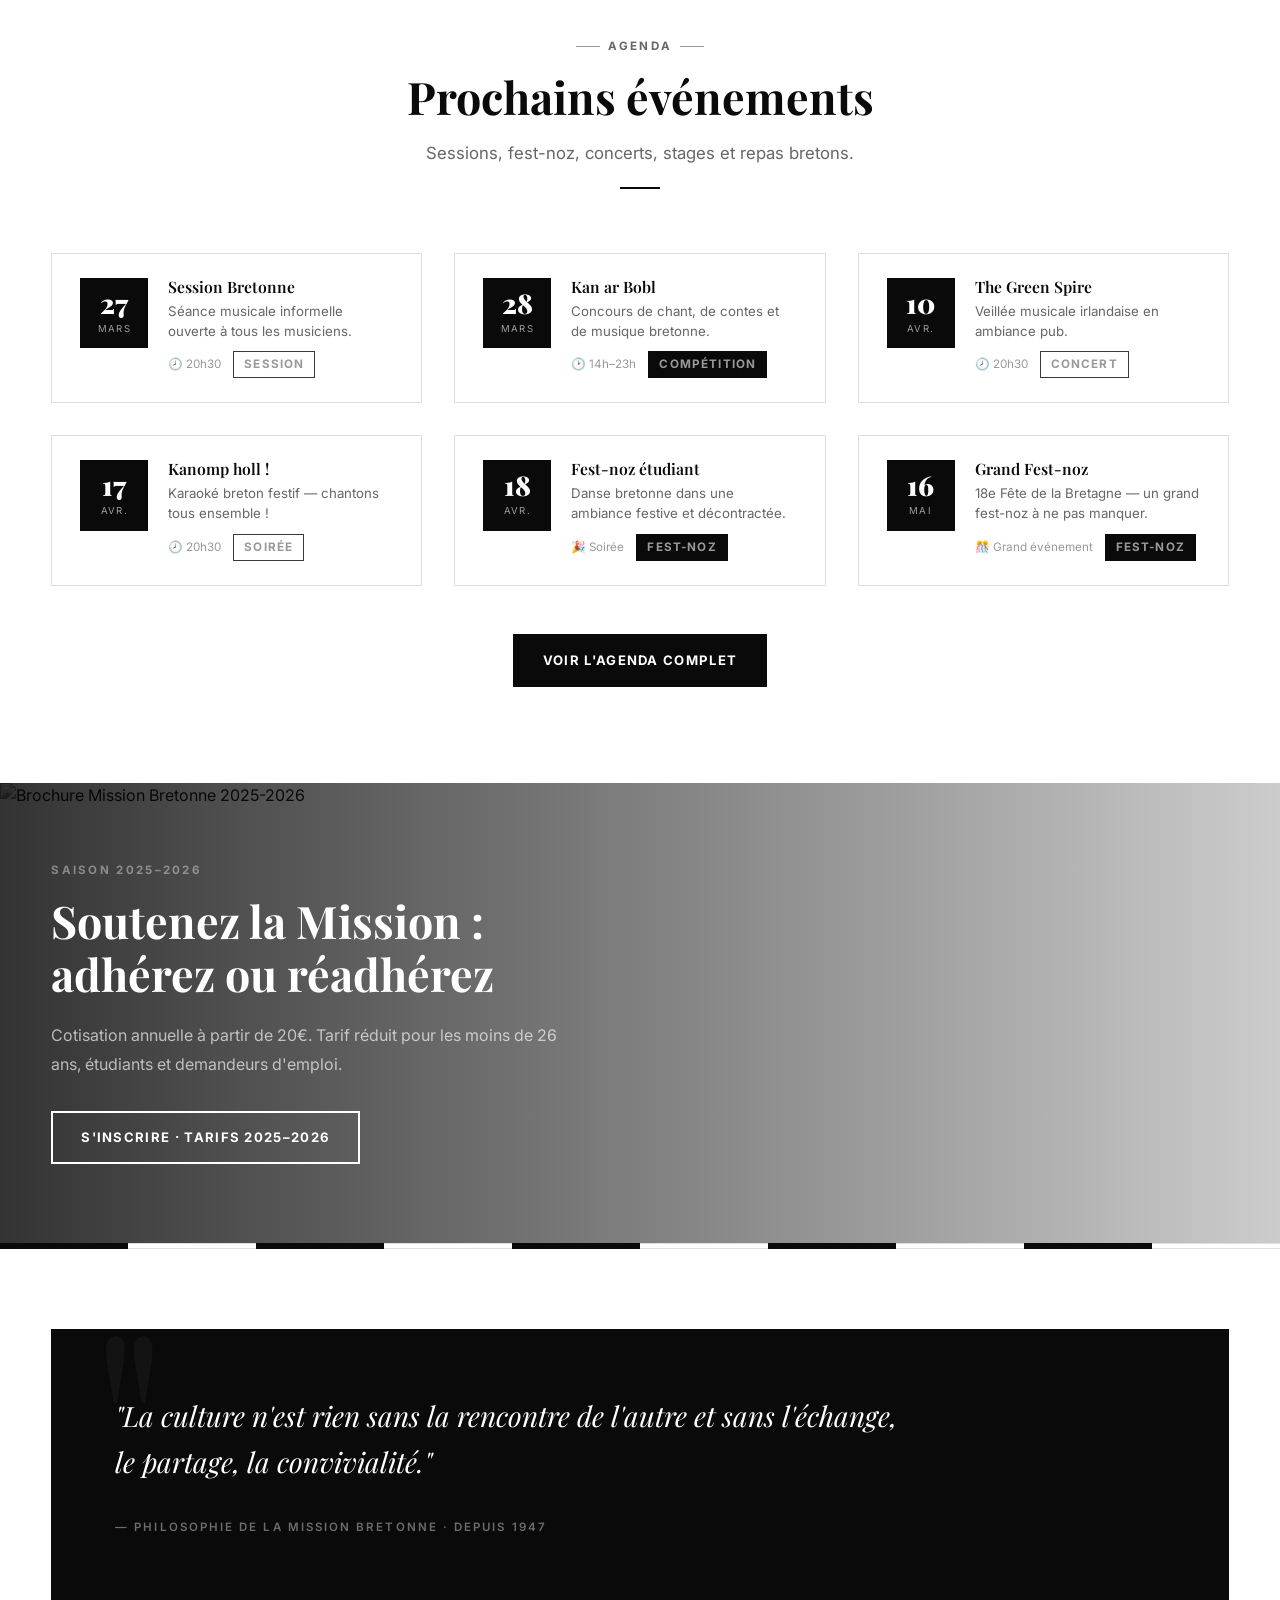
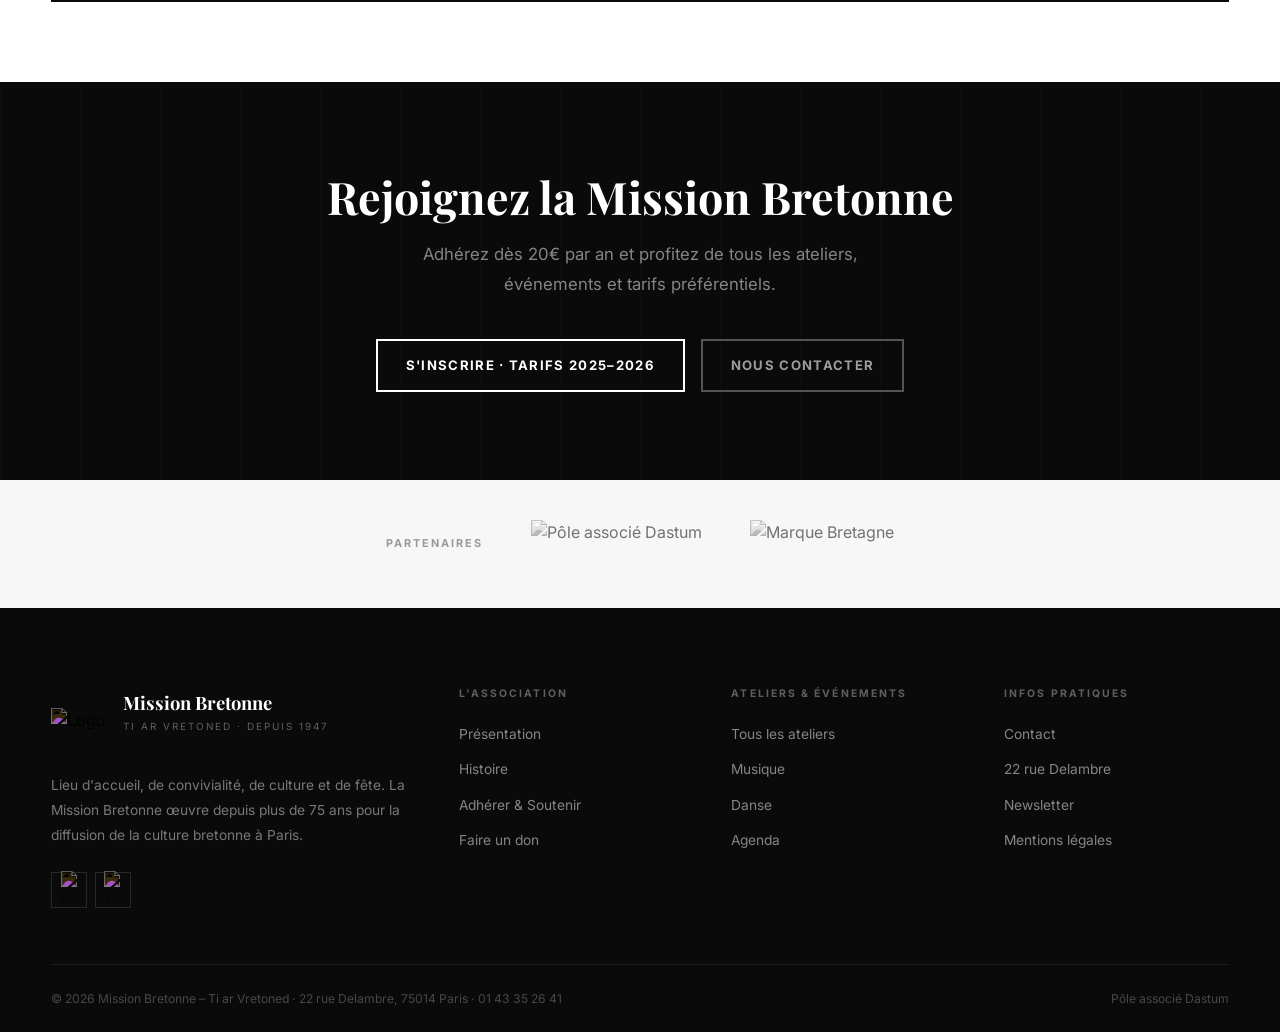
==== commit 1f411a51: "Refonte design : noir & blanc + vraies photos du site - Palette gwen ha du (noir/blanc) remplaçant n" ====
--- a/index.html
+++ b/index.html
@@ -11,8 +11,11 @@
   <!-- NAV -->
   <nav class="navbar" id="navbar">
     <a href="index.html" class="nav-logo">
-      <span class="brand">Mission Bretonne</span>
-      <span class="brand-sub">Ti ar Vretoned · Paris</span>
+      <img src="https://www.missionbretonne.bzh/wp-content/uploads/2011/06/LOGO-MISSION-e1308867355615.jpg" alt="Logo Mission Bretonne" />
+      <div class="nav-logo-text">
+        <span class="brand">Mission Bretonne</span>
+        <span class="brand-sub">Ti ar Vretoned · Paris</span>
+      </div>
     </a>
     <ul class="nav-links">
       <li><a href="presentation.html">L'association</a></li>
@@ -20,7 +23,7 @@
       <li><a href="agenda.html">Agenda</a></li>
       <li><a href="adhesion.html">Adhérer</a></li>
       <li><a href="contact.html">Contact</a></li>
-      <li><a href="adhesion.html" class="btn btn-primary nav-cta" style="margin-left:8px">S'inscrire</a></li>
+      <li><a href="adhesion.html" class="btn btn-primary nav-cta">S'inscrire</a></li>
     </ul>
     <div class="hamburger" id="hamburger" onclick="toggleMenu()">
       <span></span><span></span><span></span>
@@ -29,17 +32,21 @@
 
   <!-- HERO -->
   <section class="hero">
-    <div class="hero-bg"></div>
-    <div class="hero-pattern"></div>
+    <div class="hero-bg">
+      <img
+        src="https://www.missionbretonne.bzh/wp-content/uploads/2023/12/couv-mission-Copie-1520x525.jpg"
+        alt="Fest-noz Mission Bretonne"
+      />
+    </div>
     <div class="container">
       <div class="hero-content">
-        <div class="hero-eyebrow">Depuis 1947 · Paris</div>
-        <h1>Vivre la culture<br><em>bretonne à Paris</em></h1>
-        <p class="hero-tagline">Bevañ sevenadur Breizh e Pariz</p>
+        <div class="hero-eyebrow">Depuis 1947 · 22 rue Delambre · Paris 14e</div>
+        <h1>Mission Bretonne<br><em>Ti ar Vretoned</em></h1>
+        <p class="hero-tagline">Vivre la culture bretonne à Paris — Bevañ sevenadur Breizh e Pariz</p>
         <p class="hero-desc">
           Lieu d'accueil, de convivialité, de culture et de fête. La Mission Bretonne rassemble
-          les passionnés de la Bretagne au cœur du 14e arrondissement — danse, musique,
-          langue et mémoire.
+          chaque semaine plusieurs centaines de visiteurs autour des musiques, danses et traditions
+          de Bretagne au cœur du 14e arrondissement.
         </p>
         <div class="hero-actions">
           <a href="ateliers.html" class="btn btn-primary">Découvrir les ateliers</a>
@@ -49,59 +56,71 @@
     </div>
     <div class="hero-stats">
       <div class="container">
-        <div class="stat-item">
-          <span class="stat-num">1947</span>
-          <span class="stat-label">Fondée en</span>
-        </div>
-        <div class="stat-item">
-          <span class="stat-num">20+</span>
-          <span class="stat-label">Ateliers</span>
-        </div>
-        <div class="stat-item">
-          <span class="stat-num">400+</span>
-          <span class="stat-label">Visiteurs / semaine</span>
-        </div>
-        <div class="stat-item">
-          <span class="stat-num">20€</span>
-          <span class="stat-label">Cotisation annuelle</span>
-        </div>
-      </div>
-    </div>
-  </section>
+        <div class="stat-item"><span class="stat-num">1947</span><span class="stat-label">Fondée en</span></div>
+        <div class="stat-item"><span class="stat-num">20+</span><span class="stat-label">Ateliers</span></div>
+        <div class="stat-item"><span class="stat-num">400+</span><span class="stat-label">Visiteurs / semaine</span></div>
+        <div class="stat-item"><span class="stat-num">20€</span><span class="stat-label">Cotisation / an</span></div>
+      </div>
+    </div>
+    <!-- Stripes gwen ha du -->
+    <div class="hero-stripes">
+      <span></span><span></span><span></span><span></span><span></span>
+      <span></span><span></span><span></span><span></span><span></span>
+    </div>
+  </section>
+
+  <!-- PHOTO BANNER "Vous êtes le cœur de la Mission" -->
+  <div class="photo-banner">
+    <img
+      src="https://www.missionbretonne.bzh/wp-content/uploads/2020/03/Vous-%C3%AAtes-le-coeur-de-la-Mission-820x283.png"
+      alt="Vous êtes le cœur de la Mission"
+    />
+    <div class="photo-banner-overlay">
+      <div class="photo-banner-text">
+        <h2>"Vous êtes le cœur<br>de la Mission"</h2>
+        <p>Rejoignez une communauté vivante qui fait battre la culture bretonne depuis plus de 75 ans.</p>
+      </div>
+    </div>
+  </div>
+
+  <!-- STRIPES déco -->
+  <div class="gwenn-ha-du">
+    <span></span><span></span><span></span><span></span><span></span>
+    <span></span><span></span><span></span><span></span><span></span>
+  </div>
 
   <!-- INTRO -->
   <section class="section">
     <div class="container">
       <div style="display:grid;grid-template-columns:1fr 1fr;gap:80px;align-items:center">
         <div>
-          <span class="eyebrow" style="color:var(--gold);font-size:.75rem;font-weight:600;letter-spacing:.15em;text-transform:uppercase;display:block;margin-bottom:12px">Notre mission</span>
-          <h2 style="color:var(--navy);margin-bottom:20px">Un espace unique dédié à la Bretagne</h2>
-          <p style="color:var(--text-light);margin-bottom:20px;line-height:1.8">
-            Depuis plus de 75 ans, la Mission Bretonne accueille les Bretons arrivant à Paris et
-            tous ceux qui souhaitent découvrir, partager ou transmettre la culture bretonne.
-            Nichée au fond d'une cour intérieure du 14e, elle vibre chaque semaine au son des
-            bombardes, des harpes et des chants traditionnels.
+          <span class="eyebrow" style="display:block;margin-bottom:14px">Notre mission</span>
+          <h2 style="color:var(--black);margin-bottom:22px">Un espace unique<br>dédié à la Bretagne</h2>
+          <p style="color:var(--gray);margin-bottom:18px;line-height:1.85">
+            Depuis plus de 75 ans, la Mission Bretonne accueille les Bretons arrivant à Paris
+            et tous ceux qui souhaitent découvrir, partager ou transmettre la culture bretonne.
+            Nichée au fond d'une cour du 14e, elle vibre chaque semaine au son des bombardes,
+            harpes et chants traditionnels.
           </p>
-          <p style="color:var(--text-light);margin-bottom:36px;line-height:1.8">
-            <em style="font-family:var(--font-serif);color:var(--navy)">"La culture n'est rien sans la rencontre de l'autre et sans l'échange, le partage, la convivialité."</em>
+          <p style="font-family:var(--font-serif);font-style:italic;font-size:1.1rem;color:var(--black);margin-bottom:32px;padding-left:20px;border-left:3px solid var(--black)">
+            "La culture n'est rien sans la rencontre de l'autre et sans l'échange, le partage, la convivialité."
           </p>
-          <a href="presentation.html" class="btn btn-outline-dark">En savoir plus sur l'association</a>
-        </div>
-        <div style="display:grid;grid-template-columns:1fr 1fr;gap:16px">
-          <div style="background:var(--navy);border-radius:var(--radius-md);padding:32px;color:white;grid-column:1/-1">
-            <div style="font-size:2.5rem;margin-bottom:12px">🎶</div>
-            <h3 style="color:white;margin-bottom:8px;font-size:1.15rem">Musique & Danse</h3>
-            <p style="color:rgba(255,255,255,.65);font-size:.88rem">Fest-noz, fest-deiz, sessions irlandaises et bretonnes tout au long de l'année.</p>
-          </div>
-          <div style="background:var(--cream-dark);border-radius:var(--radius-md);padding:28px">
-            <div style="font-size:2rem;margin-bottom:10px">🗣️</div>
-            <h3 style="color:var(--navy);margin-bottom:6px;font-size:1rem">Langue bretonne</h3>
-            <p style="color:var(--text-light);font-size:.82rem">Cours de breton pour tous les niveaux.</p>
-          </div>
-          <div style="background:var(--gold-pale);border-radius:var(--radius-md);padding:28px">
-            <div style="font-size:2rem;margin-bottom:10px">📚</div>
-            <h3 style="color:var(--navy);margin-bottom:6px;font-size:1rem">Mémoire & Archives</h3>
-            <p style="color:var(--text-light);font-size:.82rem">Pôle associé Dastum, éditions et patrimoine breton.</p>
+          <a href="presentation.html" class="btn btn-outline-dark">En savoir plus</a>
+        </div>
+
+        <!-- MOSAÏQUE PHOTOS -->
+        <div class="img-mosaic">
+          <img class="img-tall"
+            src="https://www.missionbretonne.bzh/wp-content/uploads/2011/07/107DSC03424rbigjphi-e1540408840788.jpg"
+            alt="La Mission Bretonne" />
+          <img
+            src="https://www.missionbretonne.bzh/wp-content/uploads/2018/10/FLQ-rue-delambre-150x150.jpg"
+            alt="Rue Delambre" style="height:100%;object-fit:cover" />
+          <div class="logo-display" style="height:100%;background:var(--black)">
+            <img
+              src="https://www.missionbretonne.bzh/wp-content/uploads/2011/06/LOGO-MISSION-e1308867355615.jpg"
+              alt="Blason Mission Bretonne"
+              style="max-width:140px;filter:invert(1)" />
           </div>
         </div>
       </div>
@@ -109,12 +128,12 @@
   </section>
 
   <!-- ATELIERS HIGHLIGHTS -->
-  <section class="section section--cream">
+  <section class="section section--gray">
     <div class="container">
       <div class="section-header">
-        <span class="eyebrow">Ateliers 2025–2026</span>
+        <span class="eyebrow">Saison 2025–2026</span>
         <h2>Un atelier pour chacun</h2>
-        <p>Collectifs, mixtes, ouverts à tous les âges — de mi-septembre à fin juin. Apprentissage principalement par l'oreille.</p>
+        <p>Collectifs, mixtes, ouverts à tous les âges. De mi-septembre à fin juin, par l'oreille.</p>
         <div class="divider"></div>
       </div>
       <div class="grid-4">
@@ -122,49 +141,49 @@
           <div class="workshop-icon">🪗</div>
           <span class="workshop-tag">Musique</span>
           <h3>Accordéon diatonique</h3>
-          <p>Débutant, intermédiaire et avancé. L'instrument emblématique de la musique bretonne.</p>
+          <p>L'instrument emblématique — débutant à avancé.</p>
         </div>
         <div class="workshop-card">
           <div class="workshop-icon">🎵</div>
           <span class="workshop-tag">Musique</span>
           <h3>Biniou & Bombarde</h3>
-          <p>Le couple traditionnel breton par excellence. Cours adaptés à chaque niveau.</p>
+          <p>Le couple traditionnel breton par excellence.</p>
         </div>
         <div class="workshop-card">
           <div class="workshop-icon">🎻</div>
           <span class="workshop-tag">Musique</span>
           <h3>Violon & Harpe</h3>
-          <p>Deux cordes, deux âmes musicales au cœur de la tradition celtique.</p>
+          <p>Deux cordes au cœur de la tradition celtique.</p>
         </div>
         <div class="workshop-card">
           <div class="workshop-icon">💃</div>
           <span class="workshop-tag">Danse</span>
           <h3>Danse bretonne</h3>
-          <p>Adultes de tous niveaux. Rondes, chaînes et fest-noz dans la joie.</p>
+          <p>Adultes de tous niveaux — rondes et fest-noz.</p>
         </div>
         <div class="workshop-card">
           <div class="workshop-icon">🎙️</div>
           <span class="workshop-tag">Chant</span>
           <h3>Kan ha diskan</h3>
-          <p>Le chant à répondre breton — une tradition vocale unique et vivante.</p>
+          <p>Le chant à répondre breton — âme du fest-noz.</p>
         </div>
         <div class="workshop-card">
           <div class="workshop-icon">🗣️</div>
           <span class="workshop-tag">Langue</span>
           <h3>Breton</h3>
-          <p>Cours de langue bretonne pour apprendre, pratiquer et transmettre.</p>
-        </div>
-        <div class="workshop-card">
-          <div class="workshop-icon">🎶</div>
+          <p>Cours pour apprendre, pratiquer et transmettre.</p>
+        </div>
+        <div class="workshop-card">
+          <div class="workshop-icon">🪈</div>
           <span class="workshop-tag">Musique</span>
           <h3>Flûte & Clarinette</h3>
-          <p>Flûte traversière et clarinette dans le répertoire de musique bretonne.</p>
+          <p>Dans le répertoire de musique bretonne.</p>
         </div>
         <div class="workshop-card">
           <div class="workshop-icon">📖</div>
           <span class="workshop-tag">Contes</span>
           <h3>Contes & Chant gallo</h3>
-          <p>Traditions orales, légendes et chant gallo — la Bretagne en mots.</p>
+          <p>Traditions orales — la Bretagne en mots.</p>
         </div>
       </div>
       <div style="text-align:center;margin-top:48px">
@@ -179,92 +198,56 @@
       <div class="section-header">
         <span class="eyebrow">Agenda</span>
         <h2>Prochains événements</h2>
-        <p>Sessions, fest-noz, concerts, stages et repas bretons — la vie culturelle ne s'arrête jamais.</p>
+        <p>Sessions, fest-noz, concerts, stages et repas bretons.</p>
         <div class="divider"></div>
       </div>
       <div class="grid-3" style="margin-bottom:48px">
         <div class="event-card">
-          <div class="event-date">
-            <div class="day">27</div>
-            <div class="month">Mars</div>
-          </div>
+          <div class="event-date"><div class="day">27</div><div class="month">Mars</div></div>
           <div class="event-info">
             <h3>Session Bretonne</h3>
-            <p>Séance musicale informelle ouverte à tous les musiciens et amateurs.</p>
-            <div class="event-meta">
-              <span>🕗 20h30</span>
-              <span class="tag tag-blue">Session</span>
-            </div>
-          </div>
-        </div>
-        <div class="event-card">
-          <div class="event-date">
-            <div class="day">28</div>
-            <div class="month">Mars</div>
-          </div>
+            <p>Séance musicale informelle ouverte à tous les musiciens.</p>
+            <div class="event-meta"><span>🕗 20h30</span><span class="tag tag-outline">Session</span></div>
+          </div>
+        </div>
+        <div class="event-card">
+          <div class="event-date"><div class="day">28</div><div class="month">Mars</div></div>
           <div class="event-info">
             <h3>Kan ar Bobl</h3>
-            <p>Concours de chant, de contes, de musique et finale de danse qualificative pour Gourin.</p>
-            <div class="event-meta">
-              <span>🕑 14h–23h</span>
-              <span class="tag tag-gold">Compétition</span>
-            </div>
-          </div>
-        </div>
-        <div class="event-card">
-          <div class="event-date">
-            <div class="day">10</div>
-            <div class="month">Avr.</div>
-          </div>
+            <p>Concours de chant, de contes et de musique bretonne.</p>
+            <div class="event-meta"><span>🕑 14h–23h</span><span class="tag tag-dark">Compétition</span></div>
+          </div>
+        </div>
+        <div class="event-card">
+          <div class="event-date"><div class="day">10</div><div class="month">Avr.</div></div>
           <div class="event-info">
             <h3>The Green Spire</h3>
-            <p>Veillée musicale irlandaise en ambiance pub avec The Green Spire.</p>
-            <div class="event-meta">
-              <span>🕗 20h30</span>
-              <span class="tag tag-green">Concert</span>
-            </div>
-          </div>
-        </div>
-        <div class="event-card">
-          <div class="event-date">
-            <div class="day">17</div>
-            <div class="month">Avr.</div>
-          </div>
+            <p>Veillée musicale irlandaise en ambiance pub.</p>
+            <div class="event-meta"><span>🕗 20h30</span><span class="tag tag-outline">Concert</span></div>
+          </div>
+        </div>
+        <div class="event-card">
+          <div class="event-date"><div class="day">17</div><div class="month">Avr.</div></div>
           <div class="event-info">
             <h3>Kanomp holl !</h3>
             <p>Karaoké breton festif — chantons tous ensemble !</p>
-            <div class="event-meta">
-              <span>🕗 20h30</span>
-              <span class="tag tag-gold">Soirée</span>
-            </div>
-          </div>
-        </div>
-        <div class="event-card">
-          <div class="event-date">
-            <div class="day">18</div>
-            <div class="month">Avr.</div>
-          </div>
+            <div class="event-meta"><span>🕗 20h30</span><span class="tag tag-outline">Soirée</span></div>
+          </div>
+        </div>
+        <div class="event-card">
+          <div class="event-date"><div class="day">18</div><div class="month">Avr.</div></div>
           <div class="event-info">
             <h3>Fest-noz étudiant</h3>
-            <p>Fest-noz spécial étudiants — danse et convivialité au programme.</p>
-            <div class="event-meta">
-              <span>🎉 Soirée</span>
-              <span class="tag tag-green">Fest-noz</span>
-            </div>
-          </div>
-        </div>
-        <div class="event-card">
-          <div class="event-date">
-            <div class="day">16</div>
-            <div class="month">Mai</div>
-          </div>
+            <p>Danse bretonne dans une ambiance festive et décontractée.</p>
+            <div class="event-meta"><span>🎉 Soirée</span><span class="tag tag-dark">Fest-noz</span></div>
+          </div>
+        </div>
+        <div class="event-card">
+          <div class="event-date"><div class="day">16</div><div class="month">Mai</div></div>
           <div class="event-info">
             <h3>Grand Fest-noz</h3>
-            <p>Dans le cadre de la 18e Fête de la Bretagne — un grand fest-noz à ne pas manquer !</p>
-            <div class="event-meta">
-              <span>🎊 Grand événement</span>
-              <span class="tag tag-green">Fest-noz</span>
-            </div>
+            <p>18e Fête de la Bretagne — un grand fest-noz à ne pas manquer.</p>
+            <div class="event-meta"><span>🎊 Grand événement</span><span class="tag tag-dark">Fest-noz</span></div>
           </div>
         </div>
       </div>
@@ -274,14 +257,41 @@
     </div>
   </section>
 
+  <!-- GRANDE PHOTO ÉVÉNEMENT -->
+  <section style="padding:0">
+    <div style="position:relative;height:460px;overflow:hidden">
+      <img
+        src="https://www.missionbretonne.bzh/wp-content/uploads/2025/10/Depliant-2025-2026-Mission-Bretonne.zip-2-1024x724.png"
+        alt="Brochure Mission Bretonne 2025-2026"
+        style="width:100%;height:100%;object-fit:cover;filter:grayscale(100%)"
+      />
+      <div style="position:absolute;inset:0;background:linear-gradient(90deg,rgba(0,0,0,.8) 0%,rgba(0,0,0,.2) 100%);display:flex;align-items:center">
+        <div class="container">
+          <div style="max-width:520px">
+            <span class="eyebrow" style="color:rgba(255,255,255,.4);display:block;margin-bottom:14px">Saison 2025–2026</span>
+            <h2 style="color:var(--white);font-size:clamp(1.6rem,4vw,2.8rem);margin-bottom:20px">Soutenez la Mission :<br>adhérez ou réadhérez</h2>
+            <p style="color:rgba(255,255,255,.65);margin-bottom:32px;line-height:1.8">Cotisation annuelle à partir de 20€. Tarif réduit pour les moins de 26 ans, étudiants et demandeurs d'emploi.</p>
+            <a href="adhesion.html" class="btn btn-outline">S'inscrire · Tarifs 2025–2026</a>
+          </div>
+        </div>
+      </div>
+    </div>
+  </section>
+
+  <!-- DIVIDER STRIPES -->
+  <div class="gwenn-ha-du">
+    <span></span><span></span><span></span><span></span><span></span>
+    <span></span><span></span><span></span><span></span><span></span>
+  </div>
+
   <!-- QUOTE -->
-  <section class="section--sm" style="padding:0 0 96px">
-    <div class="container">
+  <section style="padding:0">
+    <div class="container" style="padding:80px 0">
       <div class="quote-block">
         <p class="quote-text">
           "La culture n'est rien sans la rencontre de l'autre et sans l'échange, le partage, la convivialité."
         </p>
-        <span class="quote-author">— Philosophie de la Mission Bretonne, depuis 1947</span>
+        <span class="quote-author">— Philosophie de la Mission Bretonne · Depuis 1947</span>
       </div>
     </div>
   </section>
@@ -292,23 +302,43 @@
       <h2>Rejoignez la Mission Bretonne</h2>
       <p>Adhérez dès 20€ par an et profitez de tous les ateliers, événements et tarifs préférentiels.</p>
       <div class="actions">
-        <a href="adhesion.html" class="btn btn-primary">S'inscrire · Tarifs 2025–2026</a>
-        <a href="contact.html" class="btn btn-outline">Nous contacter</a>
+        <a href="adhesion.html" class="btn btn-outline">S'inscrire · Tarifs 2025–2026</a>
+        <a href="contact.html" class="btn btn-outline-dark" style="border-color:rgba(255,255,255,.3);color:rgba(255,255,255,.6)">Nous contacter</a>
       </div>
     </div>
   </div>
+
+  <!-- PARTENAIRES -->
+  <section class="section section--gray" style="padding:40px 0">
+    <div class="container">
+      <div style="display:flex;align-items:center;justify-content:center;gap:48px;flex-wrap:wrap">
+        <span style="font-size:.68rem;letter-spacing:.18em;text-transform:uppercase;color:var(--gray-light);font-weight:700">Partenaires</span>
+        <img src="https://www.missionbretonne.bzh/wp-content/uploads/2017/01/pastille-po%CC%81le-associe%CC%81_1-300x76.jpg" alt="Pôle associé Dastum" style="height:48px;filter:grayscale(100%);opacity:.6;object-fit:contain" />
+        <img src="https://www.missionbretonne.bzh/wp-content/uploads/2019/05/marqueBretagne504.jpg" alt="Marque Bretagne" style="height:48px;filter:grayscale(100%);opacity:.6;object-fit:contain" />
+      </div>
+    </div>
+  </section>
 
   <!-- FOOTER -->
   <footer class="footer">
     <div class="container">
       <div class="footer-grid">
         <div class="footer-brand">
-          <span class="brand">Mission Bretonne</span>
-          <span class="brand-sub">Ti ar Vretoned · Depuis 1947</span>
+          <div class="footer-logo">
+            <img src="https://www.missionbretonne.bzh/wp-content/uploads/2011/06/LOGO-MISSION-e1308867355615.jpg" alt="Logo" />
+            <div>
+              <span class="brand">Mission Bretonne</span>
+              <span class="brand-sub">Ti ar Vretoned · Depuis 1947</span>
+            </div>
+          </div>
           <p>Lieu d'accueil, de convivialité, de culture et de fête. La Mission Bretonne œuvre depuis plus de 75 ans pour la diffusion de la culture bretonne à Paris.</p>
           <div class="social-links">
-            <a href="#" class="social-link" title="Facebook">f</a>
-            <a href="#" class="social-link" title="YouTube">▶</a>
+            <a href="https://www.facebook.com" class="social-link" title="Facebook">
+              <img src="https://www.missionbretonne.bzh/wp-content/uploads/2018/10/600px-Facebook_logo_square-e1540219162436.png" alt="Facebook" style="width:16px;filter:invert(1)" />
+            </a>
+            <a href="https://www.youtube.com" class="social-link" title="YouTube">
+              <img src="https://www.missionbretonne.bzh/wp-content/uploads/2021/04/LogoYT30c.jpg" alt="YouTube" style="width:18px;filter:invert(1)" />
+            </a>
           </div>
         </div>
         <div class="footer-col">
@@ -316,7 +346,6 @@
           <ul>
             <li><a href="presentation.html">Présentation</a></li>
             <li><a href="presentation.html#histoire">Histoire</a></li>
-            <li><a href="presentation.html#ca">Conseil d'Administration</a></li>
             <li><a href="adhesion.html">Adhérer & Soutenir</a></li>
             <li><a href="adhesion.html#don">Faire un don</a></li>
           </ul>
@@ -327,7 +356,6 @@
             <li><a href="ateliers.html">Tous les ateliers</a></li>
             <li><a href="ateliers.html#musique">Musique</a></li>
             <li><a href="ateliers.html#danse">Danse</a></li>
-            <li><a href="ateliers.html#langue">Langue bretonne</a></li>
             <li><a href="agenda.html">Agenda</a></li>
           </ul>
         </div>
@@ -335,9 +363,8 @@
           <h4>Infos pratiques</h4>
           <ul>
             <li><a href="contact.html">Contact</a></li>
-            <li><a href="contact.html#acces">Accès · 22 rue Delambre</a></li>
+            <li><a href="contact.html#acces">22 rue Delambre</a></li>
             <li><a href="contact.html">Newsletter</a></li>
-            <li><a href="#">Espace adhérents</a></li>
             <li><a href="#">Mentions légales</a></li>
           </ul>
         </div>
@@ -350,15 +377,9 @@
   </footer>
 
   <script>
-    // Navbar scroll
     const nav = document.getElementById('navbar');
-    window.addEventListener('scroll', () => {
-      nav.classList.toggle('scrolled', window.scrollY > 40);
-    });
-    // Mobile menu
-    function toggleMenu() {
-      document.body.classList.toggle('nav-mobile-open');
-    }
+    window.addEventListener('scroll', () => nav.classList.toggle('scrolled', window.scrollY > 40));
+    function toggleMenu() { document.body.classList.toggle('nav-mobile-open'); }
   </script>
 </body>
 </html>
--- a/style.css
+++ b/style.css
@@ -1,25 +1,23 @@
 /* ====================================================
    MISSION BRETONNE — Ti ar Vretoned
-   Design System
+   Design System · Gwen ha Du (Noir & Blanc)
    ==================================================== */
 
-@import url('https://fonts.googleapis.com/css2?family=Playfair+Display:ital,wght@0,400;0,600;0,700;1,400&family=Inter:wght@300;400;500;600&display=swap');
+@import url('https://fonts.googleapis.com/css2?family=Playfair+Display:ital,wght@0,400;0,600;0,700;0,900;1,400;1,600&family=Inter:wght@300;400;500;600;700&display=swap');
 
 /* ---- Custom Properties ---- */
 :root {
-  --navy:       #1C2B4A;
-  --navy-dark:  #111B30;
-  --navy-light: #2E4270;
-  --gold:       #C9A84C;
-  --gold-light: #E8C96A;
-  --gold-pale:  #F5E9C8;
-  --green:      #2D5A3D;
-  --cream:      #F8F5EF;
-  --cream-dark: #EDE8DF;
-  --white:      #FFFFFF;
-  --text:       #1C1C2E;
-  --text-light: #5A6070;
-  --border:     #D8D2C5;
+  --black:       #0A0A0A;
+  --dark:        #1A1A1A;
+  --dark-2:      #2A2A2A;
+  --dark-3:      #3A3A3A;
+  --gray:        #666666;
+  --gray-light:  #999999;
+  --border:      #DEDEDE;
+  --light:       #F0F0F0;
+  --off-white:   #F7F7F7;
+  --white:       #FFFFFF;
+  --accent:      #0A0A0A;
 
   --font-serif: 'Playfair Display', Georgia, serif;
   --font-sans:  'Inter', system-ui, sans-serif;
@@ -27,10 +25,9 @@
   --radius-sm:  6px;
   --radius-md:  12px;
   --radius-lg:  20px;
-  --shadow-sm:  0 2px 8px rgba(28,43,74,.08);
-  --shadow-md:  0 8px 32px rgba(28,43,74,.12);
-  --shadow-lg:  0 20px 60px rgba(28,43,74,.18);
-
+  --shadow-sm:  0 2px 8px rgba(0,0,0,.06);
+  --shadow-md:  0 8px 32px rgba(0,0,0,.10);
+  --shadow-lg:  0 20px 60px rgba(0,0,0,.16);
   --transition: 0.3s cubic-bezier(0.4, 0, 0.2, 1);
 }
 
@@ -39,8 +36,8 @@
 html { scroll-behavior: smooth; font-size: 16px; }
 body {
   font-family: var(--font-sans);
-  color: var(--text);
-  background: var(--cream);
+  color: var(--dark);
+  background: var(--white);
   line-height: 1.6;
   -webkit-font-smoothing: antialiased;
 }
@@ -50,57 +47,63 @@
 
 /* ---- Typography ---- */
 h1, h2, h3, h4 { font-family: var(--font-serif); line-height: 1.2; }
-h1 { font-size: clamp(2.4rem, 5vw, 4rem); font-weight: 700; }
-h2 { font-size: clamp(1.8rem, 3.5vw, 2.8rem); font-weight: 600; }
-h3 { font-size: clamp(1.2rem, 2.5vw, 1.6rem); font-weight: 600; }
-h4 { font-size: 1.1rem; font-weight: 600; }
+h1 { font-size: clamp(2.4rem, 5vw, 4rem); font-weight: 900; }
+h2 { font-size: clamp(1.8rem, 3.5vw, 2.8rem); font-weight: 700; }
+h3 { font-size: clamp(1.15rem, 2.5vw, 1.5rem); font-weight: 600; }
+h4 { font-size: 1rem; font-weight: 600; }
 p { line-height: 1.75; }
 
 /* ---- Layout ---- */
-.container {
-  width: min(1200px, 92%);
-  margin-inline: auto;
-}
-.section {
-  padding: 96px 0;
-}
+.container { width: min(1200px, 92%); margin-inline: auto; }
+.section { padding: 96px 0; }
 .section--sm { padding: 64px 0; }
-.section--dark {
-  background: var(--navy);
-  color: var(--white);
-}
-.section--cream { background: var(--cream-dark); }
+.section--dark  { background: var(--black); color: var(--white); }
+.section--gray  { background: var(--off-white); }
+.section--light { background: var(--light); }
 
 /* ---- Grid ---- */
-.grid-2 { display: grid; grid-template-columns: repeat(2, 1fr); gap: 32px; }
-.grid-3 { display: grid; grid-template-columns: repeat(3, 1fr); gap: 32px; }
-.grid-4 { display: grid; grid-template-columns: repeat(4, 1fr); gap: 24px; }
+.grid-2 { display: grid; grid-template-columns: repeat(2,1fr); gap: 32px; }
+.grid-3 { display: grid; grid-template-columns: repeat(3,1fr); gap: 32px; }
+.grid-4 { display: grid; grid-template-columns: repeat(4,1fr); gap: 24px; }
 
 /* ---- Section Header ---- */
 .section-header { text-align: center; margin-bottom: 64px; }
 .section-header .eyebrow {
-  display: inline-block;
-  font-size: 0.75rem;
-  font-weight: 600;
-  letter-spacing: 0.15em;
-  text-transform: uppercase;
-  color: var(--gold);
-  margin-bottom: 12px;
-}
-.section-header h2 { color: var(--navy); margin-bottom: 16px; }
+  display: inline-flex;
+  align-items: center;
+  gap: 8px;
+  font-size: 0.72rem;
+  font-weight: 700;
+  letter-spacing: 0.2em;
+  text-transform: uppercase;
+  color: var(--gray);
+  margin-bottom: 14px;
+}
+.section-header .eyebrow::before,
+.section-header .eyebrow::after {
+  content: '';
+  display: block;
+  width: 24px; height: 1px;
+  background: var(--gray-light);
+}
+.section-header h2 { color: var(--black); margin-bottom: 16px; }
 .section--dark .section-header h2 { color: var(--white); }
-.section-header p {
-  font-size: 1.1rem;
-  color: var(--text-light);
-  max-width: 620px;
-  margin-inline: auto;
-}
-.section--dark .section-header p { color: rgba(255,255,255,.65); }
+.section-header p { font-size: 1.05rem; color: var(--gray); max-width: 600px; margin-inline: auto; }
+.section--dark .section-header p { color: rgba(255,255,255,.5); }
 .divider {
-  width: 56px; height: 3px;
-  background: var(--gold);
-  margin: 16px auto 0;
-  border-radius: 2px;
+  width: 40px; height: 2px;
+  background: var(--black);
+  margin: 18px auto 0;
+}
+.section--dark .divider { background: var(--white); }
+
+/* Eyebrow inline */
+.eyebrow {
+  font-size: 0.72rem;
+  font-weight: 700;
+  letter-spacing: 0.2em;
+  text-transform: uppercase;
+  color: var(--gray);
 }
 
 /* ---- Buttons ---- */
@@ -109,21 +112,24 @@
   align-items: center;
   gap: 8px;
   padding: 14px 28px;
-  border-radius: var(--radius-sm);
+  border-radius: 0;
   font-family: var(--font-sans);
-  font-size: 0.9rem;
-  font-weight: 600;
-  letter-spacing: 0.03em;
+  font-size: 0.82rem;
+  font-weight: 700;
+  letter-spacing: 0.1em;
+  text-transform: uppercase;
   cursor: pointer;
   border: 2px solid transparent;
   transition: var(--transition);
 }
 .btn-primary {
-  background: var(--gold);
-  color: var(--navy);
+  background: var(--black);
+  color: var(--white);
+  border-color: var(--black);
 }
 .btn-primary:hover {
-  background: var(--gold-light);
+  background: var(--dark-3);
+  border-color: var(--dark-3);
   transform: translateY(-2px);
   box-shadow: var(--shadow-md);
 }
@@ -134,34 +140,47 @@
 }
 .btn-outline:hover {
   background: var(--white);
-  color: var(--navy);
+  color: var(--black);
   transform: translateY(-2px);
 }
 .btn-outline-dark {
   background: transparent;
-  border-color: var(--navy);
-  color: var(--navy);
+  border-color: var(--black);
+  color: var(--black);
 }
 .btn-outline-dark:hover {
-  background: var(--navy);
+  background: var(--black);
   color: var(--white);
   transform: translateY(-2px);
 }
 .btn-ghost {
   background: transparent;
-  color: var(--gold);
+  color: var(--black);
   padding-left: 0;
   padding-right: 0;
-  border-color: transparent;
+  border: none;
+  letter-spacing: 0.06em;
 }
 .btn-ghost:hover { gap: 14px; }
+
+/* ---- Gwen ha Du stripe ---- */
+.gwenn-ha-du {
+  display: flex;
+  height: 6px;
+  width: 100%;
+}
+.gwenn-ha-du span {
+  flex: 1;
+}
+.gwenn-ha-du span:nth-child(odd)  { background: var(--black); }
+.gwenn-ha-du span:nth-child(even) { background: var(--white); border-top: 1px solid var(--border); border-bottom: 1px solid var(--border); }
 
 /* ---- Nav ---- */
 .navbar {
   position: fixed;
   top: 0; left: 0; right: 0;
   z-index: 100;
-  padding: 0 24px;
+  padding: 0 32px;
   height: 72px;
   display: flex;
   align-items: center;
@@ -169,58 +188,70 @@
   transition: var(--transition);
 }
 .navbar.scrolled {
-  background: rgba(28,43,74,.97);
+  background: rgba(10,10,10,.97);
   backdrop-filter: blur(12px);
-  box-shadow: 0 2px 24px rgba(0,0,0,.25);
+  box-shadow: 0 2px 24px rgba(0,0,0,.4);
 }
 .navbar:not(.scrolled) {
-  background: linear-gradient(180deg, rgba(0,0,0,.4) 0%, transparent 100%);
+  background: linear-gradient(180deg, rgba(0,0,0,.55) 0%, transparent 100%);
 }
 .nav-logo {
   display: flex;
-  flex-direction: column;
-  gap: 1px;
-}
+  align-items: center;
+  gap: 14px;
+}
+.nav-logo img {
+  width: 44px;
+  height: 44px;
+  object-fit: contain;
+  filter: invert(1);
+}
+.nav-logo-text { display: flex; flex-direction: column; gap: 1px; }
 .nav-logo .brand {
   font-family: var(--font-serif);
-  font-size: 1.1rem;
-  font-weight: 700;
-  color: var(--white);
-  letter-spacing: 0.02em;
+  font-size: 1rem;
+  font-weight: 700;
+  color: var(--white);
+  letter-spacing: 0.03em;
 }
 .nav-logo .brand-sub {
-  font-size: 0.65rem;
-  letter-spacing: 0.18em;
-  text-transform: uppercase;
-  color: var(--gold);
+  font-size: 0.6rem;
+  letter-spacing: 0.2em;
+  text-transform: uppercase;
+  color: rgba(255,255,255,.5);
   font-weight: 500;
 }
 .nav-links {
   display: flex;
   align-items: center;
-  gap: 8px;
+  gap: 4px;
 }
 .nav-links a {
-  font-size: 0.85rem;
-  font-weight: 500;
-  color: rgba(255,255,255,.85);
+  font-size: 0.78rem;
+  font-weight: 600;
+  color: rgba(255,255,255,.8);
   padding: 8px 14px;
-  border-radius: var(--radius-sm);
-  transition: var(--transition);
-  letter-spacing: 0.02em;
+  letter-spacing: 0.06em;
+  text-transform: uppercase;
+  transition: var(--transition);
+  border-bottom: 2px solid transparent;
 }
 .nav-links a:hover,
 .nav-links a.active {
   color: var(--white);
-  background: rgba(255,255,255,.1);
+  border-bottom-color: var(--white);
 }
 .nav-cta {
-  background: var(--gold) !important;
-  color: var(--navy) !important;
-  padding: 8px 18px !important;
+  background: var(--white) !important;
+  color: var(--black) !important;
+  border-bottom: none !important;
+  margin-left: 12px !important;
+  padding: 9px 20px !important;
+  border-radius: 0 !important;
 }
 .nav-cta:hover {
-  background: var(--gold-light) !important;
+  background: var(--light) !important;
+  transform: translateY(-1px);
 }
 .hamburger {
   display: none;
@@ -231,10 +262,8 @@
 }
 .hamburger span {
   display: block;
-  width: 24px;
-  height: 2px;
+  width: 24px; height: 2px;
   background: var(--white);
-  border-radius: 2px;
   transition: var(--transition);
 }
 
@@ -245,66 +274,76 @@
   display: flex;
   align-items: center;
   overflow: hidden;
-  background: var(--navy-dark);
+  background: var(--black);
 }
 .hero-bg {
   position: absolute;
   inset: 0;
-  background:
-    linear-gradient(135deg, rgba(28,43,74,.92) 0%, rgba(17,27,48,.75) 100%),
-    url('https://images.unsplash.com/photo-1568602471122-7832951cc4c5?w=1600&q=80') center/cover no-repeat;
-}
-.hero-pattern {
+  background: linear-gradient(160deg, rgba(0,0,0,.75) 0%, rgba(0,0,0,.45) 60%, rgba(0,0,0,.7) 100%);
+}
+.hero-bg img {
   position: absolute;
   inset: 0;
-  background-image: url("data:image/svg+xml,%3Csvg width='60' height='60' viewBox='0 0 60 60' xmlns='http://www.w3.org/2000/svg'%3E%3Cg fill='none' fill-rule='evenodd'%3E%3Cg fill='%23C9A84C' fill-opacity='0.04'%3E%3Cpath d='M36 34v-4h-2v4h-4v2h4v4h2v-4h4v-2h-4zm0-30V0h-2v4h-4v2h4v4h2V6h4V4h-4zM6 34v-4H4v4H0v2h4v4h2v-4h4v-2H6zM6 4V0H4v4H0v2h4v4h2V6h4V4H6z'/%3E%3C/g%3E%3C/g%3E%3C/svg%3E");
-}
+  width: 100%;
+  height: 100%;
+  object-fit: cover;
+  z-index: -1;
+  filter: grayscale(100%) contrast(1.05);
+}
+/* Stripes overlay subtil */
+.hero-stripes {
+  position: absolute;
+  bottom: 0; left: 0; right: 0;
+  height: 8px;
+  display: flex;
+  z-index: 3;
+}
+.hero-stripes span { flex: 1; }
+.hero-stripes span:nth-child(odd)  { background: var(--white); }
+.hero-stripes span:nth-child(even) { background: var(--black); }
+
 .hero-content {
   position: relative;
   z-index: 2;
-  max-width: 760px;
+  max-width: 780px;
   padding-top: 80px;
 }
 .hero-eyebrow {
   display: inline-flex;
   align-items: center;
   gap: 10px;
-  font-size: 0.75rem;
-  font-weight: 600;
-  letter-spacing: 0.2em;
-  text-transform: uppercase;
-  color: var(--gold);
-  margin-bottom: 24px;
-}
-.hero-eyebrow::before {
-  content: '';
-  display: block;
-  width: 32px;
-  height: 1px;
-  background: var(--gold);
+  font-size: 0.72rem;
+  font-weight: 700;
+  letter-spacing: 0.22em;
+  text-transform: uppercase;
+  color: rgba(255,255,255,.55);
+  margin-bottom: 20px;
+  padding-bottom: 16px;
+  border-bottom: 1px solid rgba(255,255,255,.15);
 }
 .hero h1 {
   color: var(--white);
-  margin-bottom: 12px;
+  margin-bottom: 8px;
+  text-shadow: 0 2px 20px rgba(0,0,0,.4);
 }
 .hero h1 em {
   font-style: italic;
-  color: var(--gold);
+  color: rgba(255,255,255,.85);
 }
 .hero-tagline {
   font-family: var(--font-serif);
-  font-size: clamp(1rem, 2vw, 1.25rem);
-  color: rgba(255,255,255,.6);
+  font-size: clamp(.95rem, 2vw, 1.15rem);
+  color: rgba(255,255,255,.5);
   font-style: italic;
-  margin-bottom: 32px;
-  letter-spacing: 0.01em;
+  margin-bottom: 28px;
+  letter-spacing: 0.02em;
 }
 .hero-desc {
-  font-size: 1.1rem;
-  color: rgba(255,255,255,.75);
-  max-width: 580px;
-  margin-bottom: 48px;
-  line-height: 1.8;
+  font-size: 1.05rem;
+  color: rgba(255,255,255,.7);
+  max-width: 560px;
+  margin-bottom: 44px;
+  line-height: 1.85;
 }
 .hero-actions {
   display: flex;
@@ -314,13 +353,13 @@
 }
 .hero-stats {
   position: absolute;
-  bottom: 0;
+  bottom: 8px;
   left: 0;
   right: 0;
   z-index: 2;
   padding: 28px 0;
-  border-top: 1px solid rgba(255,255,255,.1);
-  background: rgba(0,0,0,.2);
+  border-top: 1px solid rgba(255,255,255,.12);
+  background: rgba(0,0,0,.35);
   backdrop-filter: blur(8px);
 }
 .hero-stats .container {
@@ -332,155 +371,189 @@
 .stat-num {
   display: block;
   font-family: var(--font-serif);
-  font-size: 2.2rem;
-  font-weight: 700;
-  color: var(--gold);
+  font-size: 2rem;
+  font-weight: 900;
+  color: var(--white);
   line-height: 1;
 }
 .stat-label {
-  font-size: 0.75rem;
-  letter-spacing: 0.1em;
-  text-transform: uppercase;
-  color: rgba(255,255,255,.6);
+  font-size: 0.68rem;
+  letter-spacing: 0.14em;
+  text-transform: uppercase;
+  color: rgba(255,255,255,.45);
   margin-top: 6px;
+  display: block;
+}
+
+/* ---- Photo Banner ---- */
+.photo-banner {
+  position: relative;
+  height: 500px;
+  overflow: hidden;
+}
+.photo-banner img {
+  width: 100%;
+  height: 100%;
+  object-fit: cover;
+  filter: grayscale(100%);
+  transition: transform 8s ease;
+}
+.photo-banner:hover img { transform: scale(1.03); }
+.photo-banner-overlay {
+  position: absolute;
+  inset: 0;
+  background: linear-gradient(135deg, rgba(0,0,0,.6) 0%, rgba(0,0,0,.2) 100%);
+  display: flex;
+  align-items: center;
+}
+.photo-banner-text { padding: 0 40px; max-width: 660px; }
+.photo-banner-text h2 {
+  font-family: var(--font-serif);
+  font-size: clamp(1.8rem, 4vw, 3rem);
+  font-weight: 900;
+  color: var(--white);
+  font-style: italic;
+  text-shadow: 0 2px 20px rgba(0,0,0,.5);
+}
+.photo-banner-text p {
+  color: rgba(255,255,255,.75);
+  font-size: 1.05rem;
+  margin-top: 16px;
 }
 
 /* ---- Cards ---- */
 .card {
   background: var(--white);
-  border-radius: var(--radius-md);
+  border: 1px solid var(--border);
   overflow: hidden;
-  box-shadow: var(--shadow-sm);
   transition: var(--transition);
 }
 .card:hover {
   transform: translateY(-6px);
   box-shadow: var(--shadow-lg);
+  border-color: var(--black);
 }
 .card-img {
   width: 100%;
   height: 220px;
   object-fit: cover;
-}
+  filter: grayscale(100%);
+  transition: var(--transition);
+}
+.card:hover .card-img { filter: grayscale(0%); }
 .card-body { padding: 28px; }
 .card-tag {
   display: inline-block;
-  font-size: 0.7rem;
-  font-weight: 600;
-  letter-spacing: 0.12em;
-  text-transform: uppercase;
-  color: var(--gold);
-  background: var(--gold-pale);
+  font-size: 0.65rem;
+  font-weight: 700;
+  letter-spacing: 0.15em;
+  text-transform: uppercase;
+  color: var(--white);
+  background: var(--black);
   padding: 4px 10px;
-  border-radius: 4px;
   margin-bottom: 12px;
 }
-.card h3 { margin-bottom: 10px; color: var(--navy); }
-.card p { color: var(--text-light); font-size: 0.92rem; }
+.card h3 { margin-bottom: 10px; color: var(--black); }
+.card p { color: var(--gray); font-size: 0.9rem; }
 .card-footer {
   padding: 16px 28px;
-  border-top: 1px solid var(--cream-dark);
+  border-top: 1px solid var(--light);
   display: flex;
   align-items: center;
   justify-content: space-between;
-}
-.card-footer .meta {
-  font-size: 0.8rem;
-  color: var(--text-light);
-  display: flex;
-  align-items: center;
-  gap: 6px;
 }
 
 /* ---- Workshop Cards ---- */
 .workshop-card {
   background: var(--white);
-  border-radius: var(--radius-md);
-  padding: 32px;
-  box-shadow: var(--shadow-sm);
-  transition: var(--transition);
-  border-left: 4px solid transparent;
+  border: 1px solid var(--border);
+  padding: 28px;
+  transition: var(--transition);
   display: flex;
   flex-direction: column;
   gap: 12px;
+  position: relative;
+}
+.workshop-card::before {
+  content: '';
+  position: absolute;
+  left: 0; top: 0; bottom: 0;
+  width: 3px;
+  background: var(--black);
+  transform: scaleY(0);
+  transition: var(--transition);
+  transform-origin: bottom;
 }
 .workshop-card:hover {
   transform: translateY(-4px);
   box-shadow: var(--shadow-md);
-  border-left-color: var(--gold);
-}
+}
+.workshop-card:hover::before { transform: scaleY(1); }
 .workshop-icon {
-  width: 52px; height: 52px;
-  border-radius: var(--radius-sm);
-  background: var(--gold-pale);
+  width: 48px; height: 48px;
+  background: var(--black);
   display: flex;
   align-items: center;
   justify-content: center;
-  font-size: 1.6rem;
+  font-size: 1.4rem;
   margin-bottom: 4px;
 }
-.workshop-card h3 { font-size: 1.1rem; color: var(--navy); }
-.workshop-card p { font-size: 0.88rem; color: var(--text-light); }
+.workshop-card h3 { font-size: 1.05rem; color: var(--black); }
+.workshop-card p { font-size: 0.85rem; color: var(--gray); }
 .workshop-tag {
-  font-size: 0.72rem;
-  font-weight: 600;
-  letter-spacing: 0.08em;
-  text-transform: uppercase;
-  color: var(--green);
-  background: #E8F4EC;
+  font-size: 0.65rem;
+  font-weight: 700;
+  letter-spacing: 0.1em;
+  text-transform: uppercase;
+  color: var(--gray);
+  border: 1px solid var(--border);
   padding: 3px 10px;
-  border-radius: 20px;
   width: fit-content;
 }
 
 /* ---- Event Cards ---- */
 .event-card {
   background: var(--white);
-  border-radius: var(--radius-md);
-  padding: 28px;
-  box-shadow: var(--shadow-sm);
-  transition: var(--transition);
+  border: 1px solid var(--border);
+  padding: 24px 28px;
   display: grid;
-  grid-template-columns: 72px 1fr;
+  grid-template-columns: 68px 1fr;
   gap: 20px;
   align-items: start;
+  transition: var(--transition);
 }
 .event-card:hover {
-  transform: translateY(-4px);
+  transform: translateX(4px);
   box-shadow: var(--shadow-md);
+  border-left: 3px solid var(--black);
 }
 .event-date {
-  background: var(--navy);
-  color: var(--white);
-  border-radius: var(--radius-sm);
+  background: var(--black);
+  color: var(--white);
   padding: 12px 8px;
   text-align: center;
   flex-shrink: 0;
 }
 .event-date .day {
   font-family: var(--font-serif);
-  font-size: 1.8rem;
-  font-weight: 700;
+  font-size: 1.7rem;
+  font-weight: 900;
   line-height: 1;
-  color: var(--gold);
+  color: var(--white);
 }
 .event-date .month {
-  font-size: 0.65rem;
-  letter-spacing: 0.12em;
-  text-transform: uppercase;
-  color: rgba(255,255,255,.7);
+  font-size: 0.6rem;
+  letter-spacing: 0.14em;
+  text-transform: uppercase;
+  color: rgba(255,255,255,.6);
   margin-top: 4px;
 }
 .event-info h3 {
-  font-size: 1rem;
-  color: var(--navy);
-  margin-bottom: 6px;
-}
-.event-info p {
-  font-size: 0.85rem;
-  color: var(--text-light);
-  line-height: 1.5;
-}
+  font-size: 0.98rem;
+  color: var(--black);
+  margin-bottom: 5px;
+}
+.event-info p { font-size: 0.83rem; color: var(--gray); line-height: 1.5; }
 .event-meta {
   margin-top: 10px;
   display: flex;
@@ -488,78 +561,78 @@
   gap: 12px;
   flex-wrap: wrap;
 }
-.event-meta span {
-  font-size: 0.75rem;
-  color: var(--text-light);
-  display: flex;
-  align-items: center;
-  gap: 4px;
-}
+.event-meta span { font-size: 0.73rem; color: var(--gray-light); }
+
+/* ---- Tags ---- */
+.tag {
+  display: inline-block;
+  font-size: 0.65rem;
+  font-weight: 700;
+  letter-spacing: 0.1em;
+  text-transform: uppercase;
+  padding: 3px 10px;
+  border: 1px solid var(--border);
+  color: var(--gray);
+}
+.tag-dark { background: var(--black); color: var(--white); border-color: var(--black); }
+.tag-outline { background: transparent; color: var(--dark-3); border-color: var(--dark-3); }
 
 /* ---- Pricing ---- */
 .price-card {
   background: var(--white);
-  border-radius: var(--radius-lg);
+  border: 1px solid var(--border);
   padding: 40px 32px;
-  box-shadow: var(--shadow-sm);
   text-align: center;
   transition: var(--transition);
-  border: 2px solid transparent;
   position: relative;
   overflow: hidden;
 }
 .price-card:hover {
   transform: translateY(-6px);
   box-shadow: var(--shadow-lg);
-  border-color: var(--gold);
+  border-color: var(--black);
 }
 .price-card.featured {
-  background: var(--navy);
-  color: var(--white);
-  border-color: var(--gold);
+  background: var(--black);
+  color: var(--white);
+  border-color: var(--black);
   transform: scale(1.04);
 }
-.price-card.featured:hover {
-  transform: scale(1.04) translateY(-6px);
-}
+.price-card.featured:hover { transform: scale(1.04) translateY(-6px); }
 .price-badge {
   position: absolute;
-  top: 20px;
-  right: -24px;
-  background: var(--gold);
-  color: var(--navy);
-  font-size: 0.65rem;
+  top: 20px; right: -24px;
+  background: var(--white);
+  color: var(--black);
+  font-size: 0.6rem;
   font-weight: 700;
   letter-spacing: 0.1em;
   text-transform: uppercase;
   padding: 4px 32px;
   transform: rotate(35deg);
 }
-.price-icon { font-size: 2.4rem; margin-bottom: 16px; }
+.price-icon { font-size: 2rem; margin-bottom: 14px; }
 .price-title {
   font-family: var(--font-sans);
-  font-size: 0.8rem;
-  font-weight: 600;
-  letter-spacing: 0.15em;
-  text-transform: uppercase;
-  color: var(--gold);
-  margin-bottom: 20px;
-}
+  font-size: 0.72rem;
+  font-weight: 700;
+  letter-spacing: 0.18em;
+  text-transform: uppercase;
+  color: var(--gray);
+  margin-bottom: 18px;
+}
+.price-card.featured .price-title { color: rgba(255,255,255,.5); }
 .price-num {
   font-family: var(--font-serif);
   font-size: 3rem;
-  font-weight: 700;
-  color: var(--navy);
+  font-weight: 900;
+  color: var(--black);
   line-height: 1;
   margin-bottom: 4px;
 }
 .price-card.featured .price-num { color: var(--white); }
-.price-period {
-  font-size: 0.85rem;
-  color: var(--text-light);
-  margin-bottom: 28px;
-}
-.price-card.featured .price-period { color: rgba(255,255,255,.6); }
+.price-period { font-size: 0.82rem; color: var(--gray); margin-bottom: 28px; }
+.price-card.featured .price-period { color: rgba(255,255,255,.5); }
 .price-features {
   text-align: left;
   margin-bottom: 32px;
@@ -568,56 +641,53 @@
   gap: 10px;
 }
 .price-features li {
-  font-size: 0.88rem;
-  color: var(--text-light);
+  font-size: 0.86rem;
+  color: var(--gray);
   display: flex;
   align-items: flex-start;
   gap: 10px;
 }
-.price-card.featured .price-features li { color: rgba(255,255,255,.75); }
+.price-card.featured .price-features li { color: rgba(255,255,255,.65); }
 .price-features li::before {
-  content: '✓';
-  color: var(--green);
+  content: '—';
+  color: var(--black);
   font-weight: 700;
   flex-shrink: 0;
-  margin-top: 1px;
-}
-.price-card.featured .price-features li::before { color: var(--gold); }
-
-/* ---- Quote/Testimonial ---- */
+}
+.price-card.featured .price-features li::before { color: var(--white); }
+
+/* ---- Quote ---- */
 .quote-block {
-  background: var(--navy);
-  border-radius: var(--radius-lg);
-  padding: 56px;
+  background: var(--black);
+  padding: 64px;
   position: relative;
   overflow: hidden;
 }
 .quote-block::before {
   content: '"';
   position: absolute;
-  top: -20px;
-  left: 32px;
+  top: -40px; left: 40px;
   font-family: var(--font-serif);
-  font-size: 12rem;
-  color: rgba(201,168,76,.12);
+  font-size: 16rem;
+  color: rgba(255,255,255,.04);
   line-height: 1;
-  pointer-events: none;
 }
 .quote-text {
   font-family: var(--font-serif);
-  font-size: clamp(1.2rem, 2.5vw, 1.7rem);
+  font-size: clamp(1.2rem, 2.5vw, 1.75rem);
   font-style: italic;
   color: var(--white);
-  line-height: 1.6;
+  line-height: 1.65;
   position: relative;
   z-index: 1;
-  margin-bottom: 32px;
+  margin-bottom: 28px;
+  max-width: 800px;
 }
 .quote-author {
-  font-size: 0.85rem;
-  letter-spacing: 0.08em;
-  text-transform: uppercase;
-  color: var(--gold);
+  font-size: 0.72rem;
+  letter-spacing: 0.18em;
+  text-transform: uppercase;
+  color: rgba(255,255,255,.4);
   font-weight: 600;
 }
 
@@ -626,43 +696,36 @@
 .timeline::before {
   content: '';
   position: absolute;
-  left: 6px;
-  top: 8px;
-  bottom: 8px;
-  width: 2px;
-  background: linear-gradient(to bottom, var(--gold), var(--navy-light));
-}
-.timeline-item {
-  position: relative;
-  margin-bottom: 40px;
-}
+  left: 5px; top: 8px; bottom: 8px;
+  width: 1px;
+  background: var(--border);
+}
+.timeline-item { position: relative; margin-bottom: 40px; }
 .timeline-item::before {
   content: '';
   position: absolute;
-  left: -28px;
-  top: 6px;
-  width: 12px;
-  height: 12px;
+  left: -28px; top: 6px;
+  width: 10px; height: 10px;
   border-radius: 50%;
-  background: var(--gold);
+  background: var(--black);
   border: 2px solid var(--white);
-  box-shadow: 0 0 0 3px var(--gold-pale);
+  box-shadow: 0 0 0 2px var(--border);
 }
 .timeline-year {
-  font-size: 0.75rem;
-  font-weight: 700;
-  letter-spacing: 0.12em;
-  text-transform: uppercase;
-  color: var(--gold);
+  font-size: 0.68rem;
+  font-weight: 700;
+  letter-spacing: 0.16em;
+  text-transform: uppercase;
+  color: var(--gray-light);
   margin-bottom: 4px;
 }
-.timeline-item h4 { color: var(--navy); margin-bottom: 6px; }
-.timeline-item p { font-size: 0.9rem; color: var(--text-light); }
+.timeline-item h4 { color: var(--black); margin-bottom: 6px; }
+.timeline-item p { font-size: 0.88rem; color: var(--gray); }
 
 /* ---- Banner CTA ---- */
 .banner-cta {
-  background: linear-gradient(135deg, var(--navy) 0%, var(--navy-light) 100%);
-  padding: 80px 0;
+  background: var(--black);
+  padding: 88px 0;
   text-align: center;
   position: relative;
   overflow: hidden;
@@ -671,27 +734,17 @@
   content: '';
   position: absolute;
   inset: 0;
-  background-image: url("data:image/svg+xml,%3Csvg width='60' height='60' viewBox='0 0 60 60' xmlns='http://www.w3.org/2000/svg'%3E%3Cg fill='none'%3E%3Cg fill='%23C9A84C' fill-opacity='0.05'%3E%3Cpath d='M36 34v-4h-2v4h-4v2h4v4h2v-4h4v-2h-4zm0-30V0h-2v4h-4v2h4v4h2V6h4V4h-4z'/%3E%3C/g%3E%3C/g%3E%3C/svg%3E");
-}
-.banner-cta h2 {
-  color: var(--white);
-  margin-bottom: 16px;
-  position: relative;
-}
-.banner-cta p {
-  color: rgba(255,255,255,.7);
-  font-size: 1.1rem;
-  max-width: 560px;
-  margin: 0 auto 40px;
-  position: relative;
-}
-.banner-cta .actions {
-  display: flex;
-  gap: 16px;
-  justify-content: center;
-  flex-wrap: wrap;
-  position: relative;
-}
+  background: repeating-linear-gradient(
+    90deg,
+    rgba(255,255,255,.015) 0px,
+    rgba(255,255,255,.015) 1px,
+    transparent 1px,
+    transparent 80px
+  );
+}
+.banner-cta h2 { color: var(--white); margin-bottom: 16px; position: relative; }
+.banner-cta p { color: rgba(255,255,255,.5); font-size: 1.05rem; max-width: 520px; margin: 0 auto 40px; position: relative; }
+.banner-cta .actions { display: flex; gap: 16px; justify-content: center; flex-wrap: wrap; position: relative; }
 
 /* ---- Contact ---- */
 .contact-grid {
@@ -700,8 +753,6 @@
   gap: 64px;
   align-items: start;
 }
-.contact-info h2 { color: var(--navy); margin-bottom: 20px; }
-.contact-info p { color: var(--text-light); margin-bottom: 36px; line-height: 1.75; }
 .info-item {
   display: flex;
   gap: 16px;
@@ -710,64 +761,94 @@
 }
 .info-icon {
   width: 44px; height: 44px;
-  border-radius: var(--radius-sm);
-  background: var(--gold-pale);
+  border: 1px solid var(--border);
   display: flex;
   align-items: center;
   justify-content: center;
   font-size: 1.1rem;
   flex-shrink: 0;
+  background: var(--off-white);
 }
 .info-item h4 {
   font-family: var(--font-sans);
-  font-size: 0.75rem;
-  font-weight: 700;
-  letter-spacing: 0.12em;
-  text-transform: uppercase;
-  color: var(--gold);
-  margin-bottom: 4px;
-}
-.info-item p { color: var(--text); font-size: 0.9rem; margin: 0; }
+  font-size: 0.68rem;
+  font-weight: 700;
+  letter-spacing: 0.15em;
+  text-transform: uppercase;
+  color: var(--gray-light);
+  margin-bottom: 5px;
+}
+.info-item p { color: var(--dark); font-size: 0.9rem; margin: 0; }
 .contact-form {
-  background: var(--white);
+  background: var(--off-white);
   padding: 48px;
-  border-radius: var(--radius-lg);
-  box-shadow: var(--shadow-md);
+  border: 1px solid var(--border);
 }
 .form-group { margin-bottom: 20px; }
 .form-row { display: grid; grid-template-columns: 1fr 1fr; gap: 20px; }
 label {
   display: block;
-  font-size: 0.8rem;
-  font-weight: 600;
-  letter-spacing: 0.06em;
-  text-transform: uppercase;
-  color: var(--navy);
+  font-size: 0.7rem;
+  font-weight: 700;
+  letter-spacing: 0.12em;
+  text-transform: uppercase;
+  color: var(--dark-3);
   margin-bottom: 8px;
 }
 input, textarea, select {
   width: 100%;
-  padding: 14px 16px;
+  padding: 13px 16px;
   border: 1.5px solid var(--border);
-  border-radius: var(--radius-sm);
+  border-radius: 0;
   font-family: var(--font-sans);
-  font-size: 0.92rem;
-  color: var(--text);
-  background: var(--cream);
+  font-size: 0.9rem;
+  color: var(--dark);
+  background: var(--white);
   transition: var(--transition);
   outline: none;
   appearance: none;
 }
 input:focus, textarea:focus, select:focus {
-  border-color: var(--navy);
+  border-color: var(--black);
+  box-shadow: 0 0 0 3px rgba(0,0,0,.06);
+}
+textarea { resize: vertical; min-height: 140px; }
+
+/* ---- Logo Display ---- */
+.logo-display {
   background: var(--white);
-  box-shadow: 0 0 0 3px rgba(28,43,74,.08);
-}
-textarea { resize: vertical; min-height: 140px; }
+  border: 1px solid var(--border);
+  padding: 40px;
+  text-align: center;
+  display: flex;
+  align-items: center;
+  justify-content: center;
+}
+.logo-display img {
+  max-width: 200px;
+  filter: grayscale(100%) contrast(1.2);
+}
+
+/* ---- Image grid ---- */
+.img-mosaic {
+  display: grid;
+  grid-template-columns: 1.4fr 1fr;
+  grid-template-rows: 280px 200px;
+  gap: 8px;
+}
+.img-mosaic img {
+  width: 100%;
+  height: 100%;
+  object-fit: cover;
+  filter: grayscale(100%);
+  transition: var(--transition);
+}
+.img-mosaic img:hover { filter: grayscale(0%); }
+.img-mosaic .img-tall { grid-row: 1 / 3; }
 
 /* ---- Footer ---- */
 .footer {
-  background: var(--navy-dark);
+  background: var(--black);
   color: var(--white);
   padding: 80px 0 0;
 }
@@ -778,253 +859,212 @@
   padding-bottom: 56px;
   border-bottom: 1px solid rgba(255,255,255,.08);
 }
+.footer-logo {
+  display: flex;
+  align-items: center;
+  gap: 16px;
+  margin-bottom: 20px;
+}
+.footer-logo img {
+  width: 56px;
+  filter: invert(1);
+}
 .footer-brand .brand {
   font-family: var(--font-serif);
-  font-size: 1.3rem;
+  font-size: 1.15rem;
   font-weight: 700;
   color: var(--white);
   display: block;
-  margin-bottom: 4px;
+  margin-bottom: 2px;
 }
 .footer-brand .brand-sub {
-  font-size: 0.65rem;
+  font-size: 0.62rem;
   letter-spacing: 0.2em;
   text-transform: uppercase;
-  color: var(--gold);
-  margin-bottom: 20px;
+  color: rgba(255,255,255,.35);
+  margin-bottom: 18px;
   display: block;
 }
-.footer-brand p {
-  font-size: 0.88rem;
-  color: rgba(255,255,255,.55);
-  line-height: 1.8;
-  margin-bottom: 24px;
-}
-.social-links { display: flex; gap: 10px; }
+.footer-brand p { font-size: 0.86rem; color: rgba(255,255,255,.45); line-height: 1.8; margin-bottom: 24px; }
+.social-links { display: flex; gap: 8px; }
 .social-link {
-  width: 38px; height: 38px;
-  border-radius: var(--radius-sm);
-  background: rgba(255,255,255,.08);
+  width: 36px; height: 36px;
+  border: 1px solid rgba(255,255,255,.12);
   display: flex;
   align-items: center;
   justify-content: center;
-  font-size: 0.9rem;
-  color: rgba(255,255,255,.6);
-  transition: var(--transition);
-  text-decoration: none;
-}
-.social-link:hover {
-  background: var(--gold);
-  color: var(--navy);
-}
+  font-size: 0.85rem;
+  color: rgba(255,255,255,.4);
+  transition: var(--transition);
+}
+.social-link:hover { background: var(--white); color: var(--black); border-color: var(--white); }
 .footer-col h4 {
   font-family: var(--font-sans);
-  font-size: 0.72rem;
-  font-weight: 700;
-  letter-spacing: 0.15em;
-  text-transform: uppercase;
-  color: var(--gold);
+  font-size: 0.65rem;
+  font-weight: 700;
+  letter-spacing: 0.2em;
+  text-transform: uppercase;
+  color: rgba(255,255,255,.35);
   margin-bottom: 20px;
 }
 .footer-col ul { display: flex; flex-direction: column; gap: 10px; }
-.footer-col ul a {
-  font-size: 0.88rem;
-  color: rgba(255,255,255,.55);
-  transition: var(--transition);
-}
-.footer-col ul a:hover { color: var(--white); padding-left: 4px; }
+.footer-col ul a { font-size: 0.86rem; color: rgba(255,255,255,.5); transition: var(--transition); }
+.footer-col ul a:hover { color: var(--white); }
 .footer-bottom {
   padding: 24px 0;
   display: flex;
   align-items: center;
   justify-content: space-between;
-  font-size: 0.8rem;
-  color: rgba(255,255,255,.35);
-}
-.footer-bottom a { color: rgba(255,255,255,.35); }
-.footer-bottom a:hover { color: var(--gold); }
+  font-size: 0.76rem;
+  color: rgba(255,255,255,.25);
+}
+.footer-bottom a { color: rgba(255,255,255,.25); }
+.footer-bottom a:hover { color: rgba(255,255,255,.6); }
 
 /* ---- Page Hero ---- */
 .page-hero {
-  height: 420px;
+  height: 440px;
   display: flex;
   align-items: flex-end;
   padding-bottom: 64px;
   position: relative;
   overflow: hidden;
-  background: var(--navy-dark);
-}
-.page-hero-bg {
+  background: var(--black);
+}
+.page-hero-img {
   position: absolute;
   inset: 0;
-  background: linear-gradient(135deg, rgba(28,43,74,.95) 0%, rgba(28,43,74,.7) 100%);
+  width: 100%;
+  height: 100%;
+  object-fit: cover;
+  filter: grayscale(100%) contrast(1.05);
+  z-index: 0;
+}
+.page-hero-overlay {
+  position: absolute;
+  inset: 0;
+  background: linear-gradient(to top, rgba(0,0,0,.85) 0%, rgba(0,0,0,.4) 50%, rgba(0,0,0,.2) 100%);
+  z-index: 1;
 }
 .page-hero-content {
   position: relative;
   z-index: 2;
 }
 .page-hero .eyebrow {
-  font-size: 0.72rem;
-  font-weight: 600;
-  letter-spacing: 0.18em;
-  text-transform: uppercase;
-  color: var(--gold);
+  font-size: 0.68rem;
+  font-weight: 700;
+  letter-spacing: 0.22em;
+  text-transform: uppercase;
+  color: rgba(255,255,255,.45);
   margin-bottom: 12px;
-  display: flex;
-  align-items: center;
-  gap: 10px;
-}
-.page-hero .eyebrow::before {
-  content: '';
   display: block;
-  width: 24px;
-  height: 1px;
-  background: var(--gold);
 }
 .page-hero h1 { color: var(--white); margin-bottom: 12px; }
-.page-hero p {
-  color: rgba(255,255,255,.65);
-  font-size: 1.1rem;
-  max-width: 580px;
-  font-family: var(--font-serif);
-  font-style: italic;
-}
-
-/* ---- Tags ---- */
-.tag {
-  display: inline-block;
-  font-size: 0.72rem;
-  font-weight: 600;
-  letter-spacing: 0.08em;
-  text-transform: uppercase;
-  padding: 4px 10px;
-  border-radius: 20px;
-}
-.tag-blue { background: #E8EEF9; color: var(--navy); }
-.tag-gold { background: var(--gold-pale); color: #8A6A10; }
-.tag-green { background: #E8F4EC; color: var(--green); }
-
-/* ---- Accordion ---- */
-.accordion-item {
-  border-bottom: 1px solid var(--border);
-}
-.accordion-trigger {
-  width: 100%;
-  background: none;
-  border: none;
-  padding: 20px 0;
-  display: flex;
-  align-items: center;
-  justify-content: space-between;
-  cursor: pointer;
-  text-align: left;
-  font-family: var(--font-serif);
-  font-size: 1.05rem;
-  font-weight: 600;
-  color: var(--navy);
-  transition: var(--transition);
-  gap: 16px;
-}
-.accordion-trigger:hover { color: var(--gold); }
-.accordion-trigger .icon {
-  width: 24px; height: 24px;
-  border-radius: 50%;
-  background: var(--gold-pale);
-  display: flex;
-  align-items: center;
-  justify-content: center;
-  font-size: 0.9rem;
-  flex-shrink: 0;
-  transition: var(--transition);
-  color: var(--navy);
-}
-.accordion-trigger.open .icon { background: var(--navy); color: var(--white); transform: rotate(45deg); }
-.accordion-body {
-  display: none;
-  padding-bottom: 20px;
-  font-size: 0.92rem;
-  color: var(--text-light);
-  line-height: 1.75;
-}
-.accordion-body.open { display: block; }
-
-/* ---- Map placeholder ---- */
-.map-placeholder {
-  background: var(--cream-dark);
-  border-radius: var(--radius-md);
-  height: 280px;
-  display: flex;
-  align-items: center;
-  justify-content: center;
-  font-size: 3rem;
-  color: var(--border);
-  margin-top: 28px;
-}
+.page-hero p { color: rgba(255,255,255,.6); font-size: 1.05rem; max-width: 560px; font-family: var(--font-serif); font-style: italic; }
 
 /* ---- Scrollbar ---- */
-::-webkit-scrollbar { width: 6px; }
-::-webkit-scrollbar-track { background: var(--cream); }
-::-webkit-scrollbar-thumb { background: var(--navy-light); border-radius: 3px; }
-
-/* ---- Animations ---- */
-@keyframes fadeUp {
-  from { opacity: 0; transform: translateY(24px); }
-  to   { opacity: 1; transform: translateY(0); }
-}
-.fade-up {
-  animation: fadeUp 0.6s ease forwards;
-  opacity: 0;
-}
-.fade-up:nth-child(2) { animation-delay: 0.1s; }
-.fade-up:nth-child(3) { animation-delay: 0.2s; }
-.fade-up:nth-child(4) { animation-delay: 0.3s; }
+::-webkit-scrollbar { width: 4px; }
+::-webkit-scrollbar-track { background: var(--white); }
+::-webkit-scrollbar-thumb { background: var(--dark-3); }
 
 /* ---- Responsive ---- */
 @media (max-width: 1024px) {
-  .grid-4 { grid-template-columns: repeat(2, 1fr); }
+  .grid-4 { grid-template-columns: repeat(2,1fr); }
   .footer-grid { grid-template-columns: 1fr 1fr; }
   .contact-grid { grid-template-columns: 1fr; }
-  .hero-stats .container { gap: 32px; }
 }
 @media (max-width: 768px) {
   .section { padding: 64px 0; }
-  .grid-2, .grid-3, .grid-4 { grid-template-columns: 1fr; }
+  .grid-2, .grid-3 { grid-template-columns: 1fr; }
+  .grid-4 { grid-template-columns: repeat(2,1fr); }
   .nav-links { display: none; }
   .hamburger { display: flex; }
-  .page-hero { height: 320px; padding-bottom: 40px; }
+  .page-hero { height: 340px; padding-bottom: 40px; }
   .hero-stats .container { flex-wrap: wrap; gap: 24px; }
   .stat-item { width: 40%; }
-  .quote-block { padding: 36px 28px; }
+  .quote-block { padding: 40px 28px; }
   .contact-form { padding: 32px 24px; }
-  .footer-grid { grid-template-columns: 1fr; gap: 36px; }
+  .footer-grid { grid-template-columns: 1fr; gap: 32px; }
   .footer-bottom { flex-direction: column; gap: 8px; text-align: center; }
-  .price-card.featured { transform: scale(1); }
-  .price-card.featured:hover { transform: translateY(-6px); }
-  .event-card { grid-template-columns: 60px 1fr; gap: 16px; }
+  .event-card { grid-template-columns: 56px 1fr; gap: 14px; }
   .form-row { grid-template-columns: 1fr; }
-  .banner-cta { padding: 60px 0; }
+  .img-mosaic { grid-template-columns: 1fr; grid-template-rows: 200px 200px; }
+  .img-mosaic .img-tall { grid-row: auto; }
+  .photo-banner { height: 340px; }
 }
 @media (max-width: 480px) {
   .hero-actions { flex-direction: column; align-items: flex-start; }
-  .hero-stats .container { gap: 20px; }
-  .stat-item { width: 44%; }
-}
-
-/* ---- Nav Mobile open ---- */
+  .hero-stats .container { gap: 16px; }
+  .grid-4 { grid-template-columns: 1fr; }
+  .price-card.featured { transform: scale(1); }
+}
+
+/* Mobile menu */
 .nav-mobile-open .nav-links {
   display: flex;
   flex-direction: column;
   position: fixed;
-  inset: 0;
-  top: 72px;
-  background: var(--navy-dark);
+  inset: 0; top: 72px;
+  background: var(--black);
   padding: 24px;
-  gap: 4px;
+  gap: 0;
   z-index: 99;
   align-items: flex-start;
+  border-top: 1px solid rgba(255,255,255,.1);
 }
 .nav-mobile-open .nav-links a {
   width: 100%;
-  padding: 14px 16px;
-  font-size: 1rem;
-}
+  padding: 16px 0;
+  font-size: 0.9rem;
+  border-bottom: 1px solid rgba(255,255,255,.06);
+  border-bottom-width: 1px !important;
+}
+
+/* ---- Filter bar ---- */
+.filter-bar { display: flex; gap: 8px; flex-wrap: wrap; }
+.filter-btn {
+  padding: 8px 16px;
+  font-size: 0.72rem;
+  font-weight: 700;
+  letter-spacing: 0.08em;
+  text-transform: uppercase;
+  cursor: pointer;
+  border: 1.5px solid var(--border);
+  background: var(--white);
+  color: var(--gray);
+  transition: var(--transition);
+  border-radius: 0;
+}
+.filter-btn:hover, .filter-btn.active {
+  background: var(--black);
+  color: var(--white);
+  border-color: var(--black);
+}
+
+/* ---- Month label ---- */
+.month-label {
+  font-family: var(--font-serif);
+  font-size: 1.4rem;
+  font-weight: 700;
+  color: var(--black);
+  margin: 48px 0 20px;
+  padding-bottom: 10px;
+  border-bottom: 1px solid var(--black);
+}
+
+/* ---- Transport badge ---- */
+.metro-badge {
+  display: inline-flex;
+  align-items: center;
+  justify-content: center;
+  width: 26px; height: 26px;
+  border-radius: 50%;
+  font-size: 0.7rem;
+  font-weight: 700;
+  color: white;
+  flex-shrink: 0;
+}
+.line-4  { background: #A0006E; }
+.line-6  { background: #76B82A; }
+.line-12 { background: #007852; }
+.line-13 { background: #99D4DE; color: #333; }
